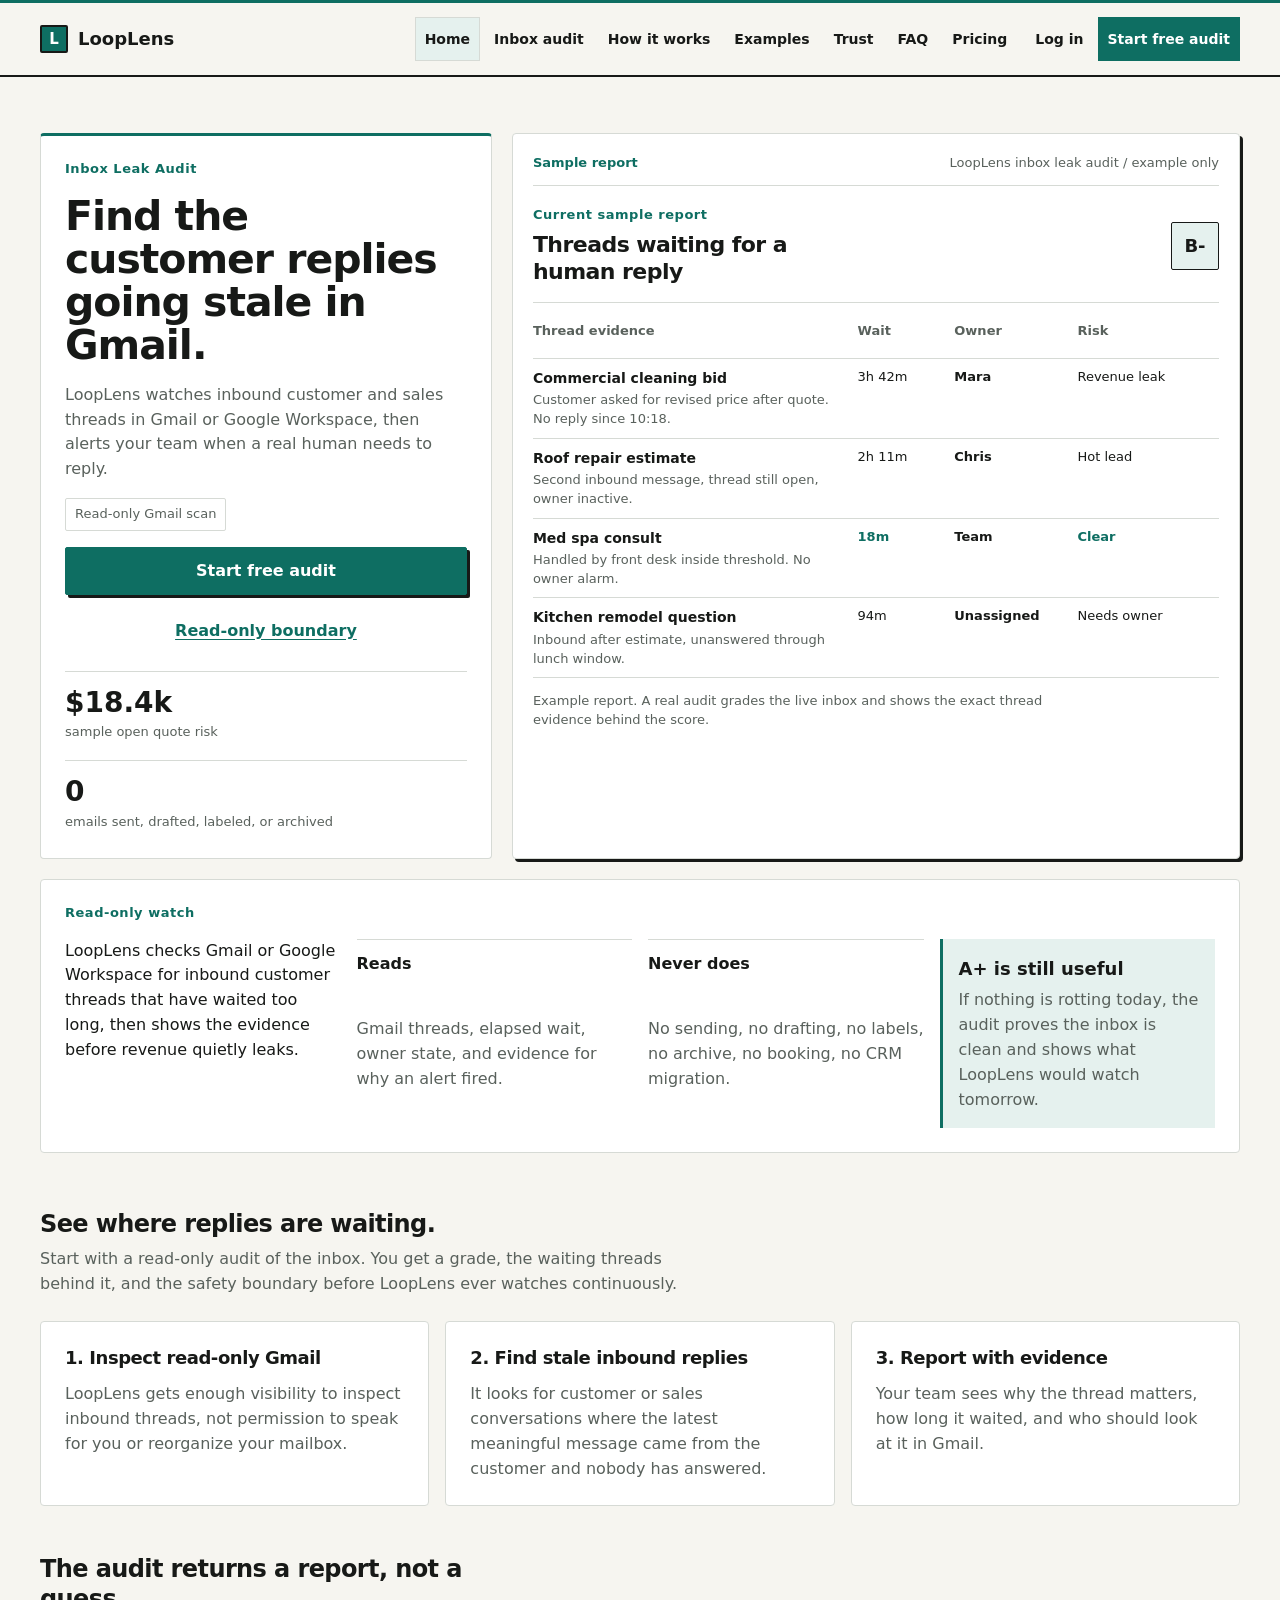
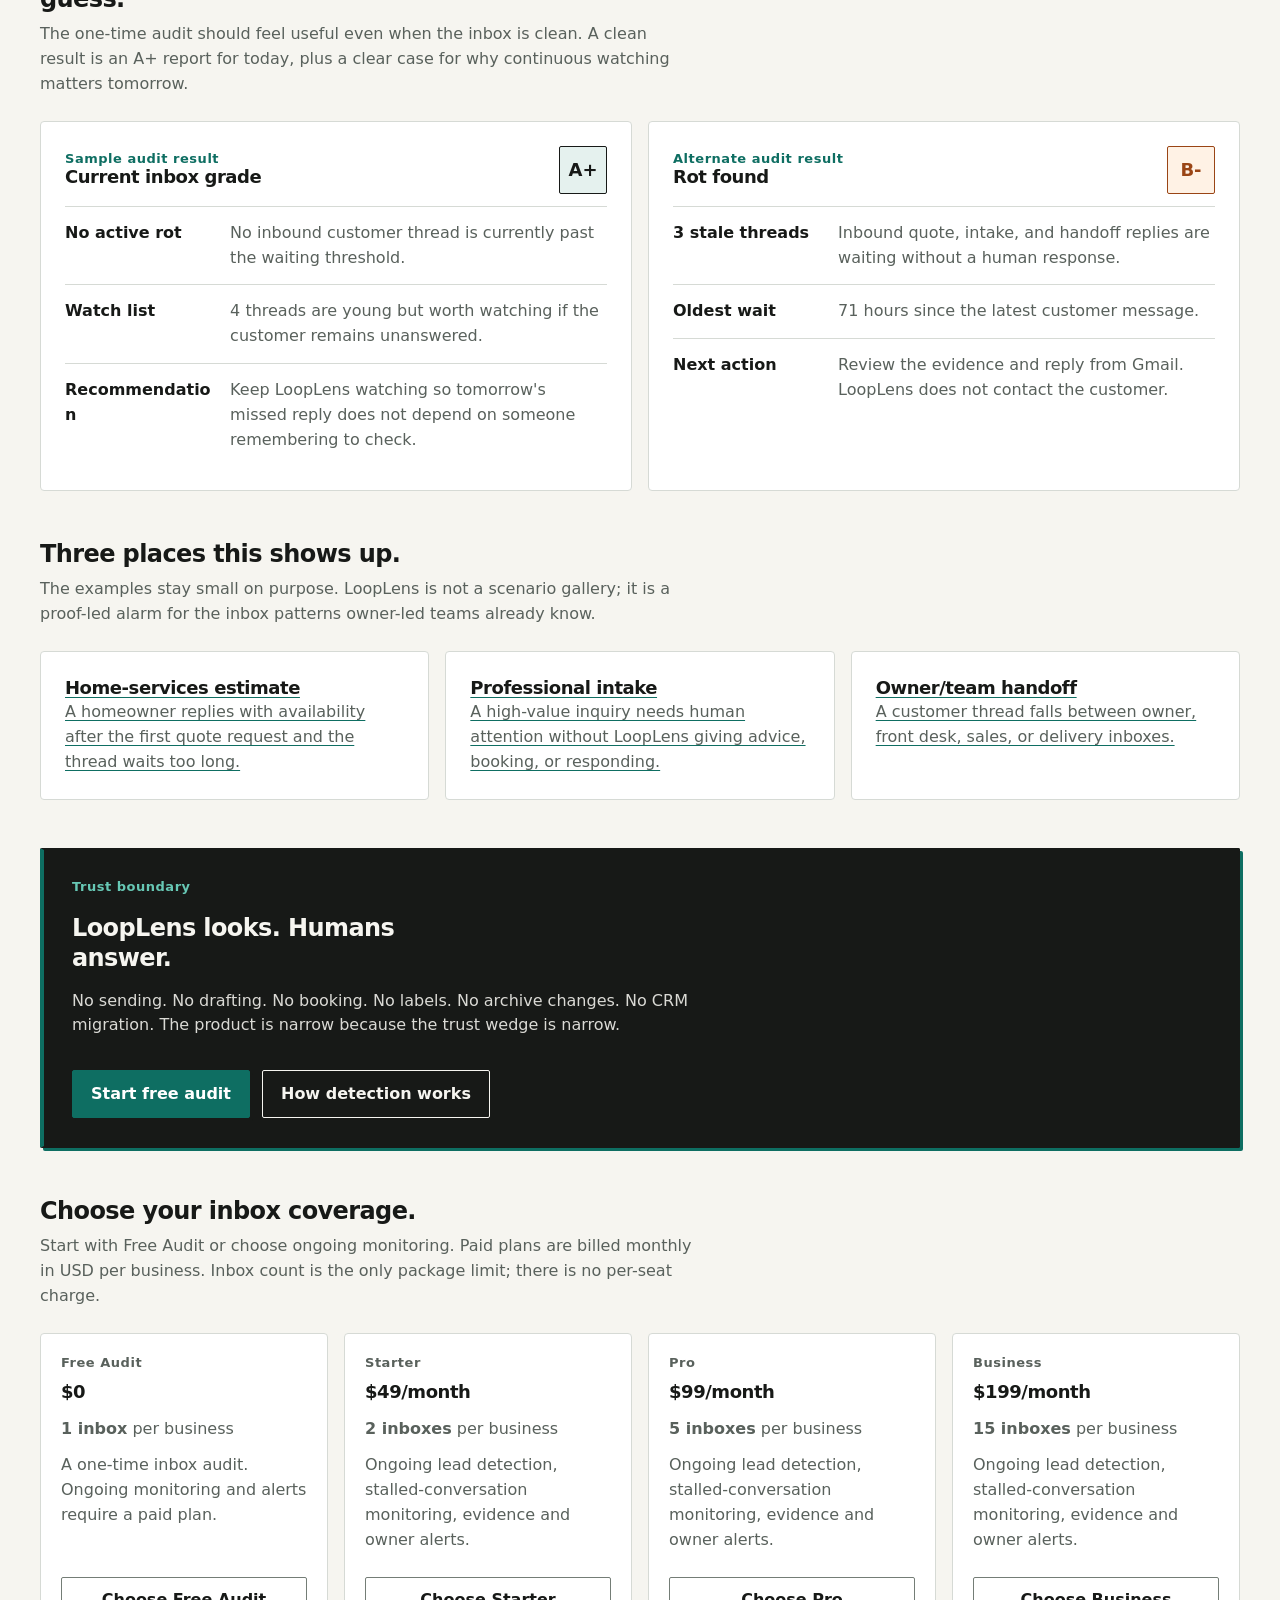
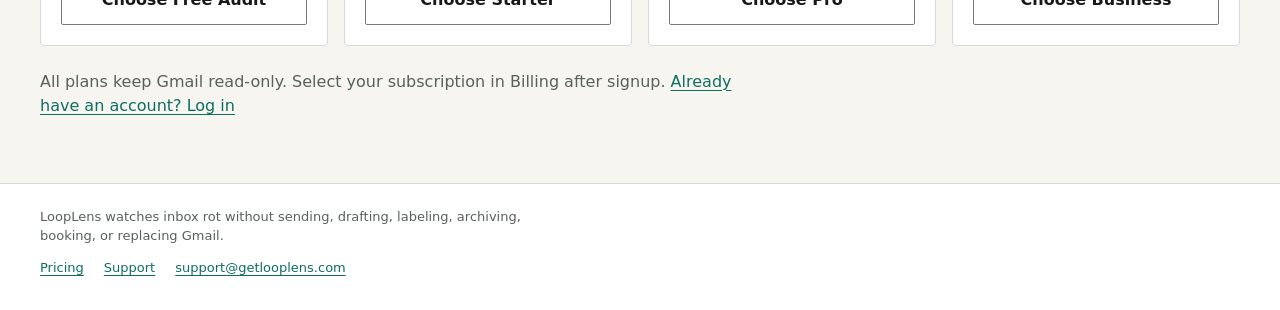
==== index.html @ 0db453dc "Publish getlooplens.com homepage, pricing and support Built from looplens-website site/launch-legal-" ====
<!doctype html>
<html lang="en">
<head>
  <meta charset="utf-8" />
  <meta name="viewport" content="width=device-width, initial-scale=1" />
  <meta name="color-scheme" content="light dark" />
  <title>LoopLens | Read-only lead rot detection</title>
  <meta name="description" content="LoopLens is read-only lead rot detection for Gmail and Google Workspace inboxes." />
  <link rel="stylesheet" href="styles.css" />
</head>
<body>
  <a class="skip-link" href="#main">Skip to content</a>
  <header class="site-header">
  <div class="header-inner">
    <a class="brand" href="./"><span class="mark" aria-hidden="true"></span><span>LoopLens</span></a>
    <nav class="nav desktop-nav" aria-label="Primary">
        <a href="./" aria-current="page">Home</a>
        <a href="audit.html">Inbox audit</a>
        <a href="how-it-works.html">How it works</a>
        <a href="examples.html">Examples</a>
        <a href="trust.html">Trust</a>
        <a href="faq.html">FAQ</a>
        <a href="pricing.html">Pricing</a>
        <a class="nav-login" data-app-path="/login" href="https://app.getlooplens.com/login">Log in</a>
        <a class="primary" data-app-path="/signup?plan=free_audit" href="https://app.getlooplens.com/signup?plan=free_audit">Start free audit</a>
    </nav>
    <details class="mobile-menu">
      <summary>Menu</summary>
      <div class="mobile-menu-panel">
        <nav class="nav" aria-label="Mobile">
        <a href="./" aria-current="page">Home</a>
        <a href="audit.html">Inbox audit</a>
        <a href="how-it-works.html">How it works</a>
        <a href="examples.html">Examples</a>
        <a href="trust.html">Trust</a>
        <a href="faq.html">FAQ</a>
        <a href="pricing.html">Pricing</a>
        <a class="nav-login" data-app-path="/login" href="https://app.getlooplens.com/login">Log in</a>
        <a class="primary" data-app-path="/signup?plan=free_audit" href="https://app.getlooplens.com/signup?plan=free_audit">Start free audit</a>
        </nav>
      </div>
    </details>
  </div>
</header>

  <main id="main" class="site-main site-main--wide">
    <section class="audit-hero">
      <aside class="audit-summary">
        <p class="eyebrow">Inbox Leak Audit</p>
        <h1>Find the customer replies going stale in Gmail.</h1>
        <p>LoopLens watches inbound customer and sales threads in Gmail or Google Workspace, then alerts your team when a real human needs to reply.</p>
        <div class="stamp">Read-only Gmail scan</div>
        <div class="actions hero-actions">
          <a class="button primary hero-primary" data-app-path="/signup?plan=free_audit" href="https://app.getlooplens.com/signup?plan=free_audit">Start free audit</a>
          <a class="button hero-secondary" href="trust.html">Read-only boundary</a>
        </div>
        <div class="metric"><strong>$18.4k</strong><span>sample open quote risk</span></div>
        <div class="metric"><strong>0</strong><span>emails sent, drafted, labeled, or archived</span></div>
      </aside>

      <section class="audit-sheet sample-report" aria-label="Sample inbox leak audit report">
        <div class="report-artifact-top">
          <span>Sample report</span>
          <span>LoopLens inbox leak audit / example only</span>
        </div>
        <div class="sample-watermark">Sample</div>
        <div class="sheet-banner">
          <div>
            <p class="kicker">Current sample report</p>
            <h2>Threads waiting for a human reply</h2>
          </div>
          <div class="grade-chip">B-</div>
        </div>
        <div class="sheet-head"><div>Thread evidence</div><div>Wait</div><div>Owner</div><div>Risk</div></div>
        <div class="thread-row">
          <div><div class="subject">Commercial cleaning bid</div><div class="why">Customer asked for revised price after quote. No reply since 10:18.</div></div>
          <div class="age" data-label="Wait">3h 42m</div><div class="owner" data-label="Owner">Mara</div><div class="risk" data-label="Risk">Revenue leak</div>
        </div>
        <div class="thread-row">
          <div><div class="subject">Roof repair estimate</div><div class="why">Second inbound message, thread still open, owner inactive.</div></div>
          <div class="age" data-label="Wait">2h 11m</div><div class="owner" data-label="Owner">Chris</div><div class="risk" data-label="Risk">Hot lead</div>
        </div>
        <div class="thread-row">
          <div><div class="subject">Med spa consult</div><div class="why">Handled by front desk inside threshold. No owner alarm.</div></div>
          <div class="age ok" data-label="Wait">18m</div><div class="owner" data-label="Owner">Team</div><div class="risk ok" data-label="Risk">Clear</div>
        </div>
        <div class="thread-row">
          <div><div class="subject">Kitchen remodel question</div><div class="why">Inbound after estimate, unanswered through lunch window.</div></div>
          <div class="age" data-label="Wait">94m</div><div class="owner" data-label="Owner">Unassigned</div><div class="risk" data-label="Risk">Needs owner</div>
        </div>
        <p class="sample-report-note">Example report. A real audit grades the live inbox and shows the exact thread evidence behind the score.</p>
      </section>

      <aside class="audit-scope">
        <p class="kicker">Read-only watch</p>
        <p>LoopLens checks Gmail or Google Workspace for inbound customer threads that have waited too long, then shows the evidence before revenue quietly leaks.</p>
        <div class="rule"><b>Reads</b><span>Gmail threads, elapsed wait, owner state, and evidence for why an alert fired.</span></div>
        <div class="rule"><b>Never does</b><span>No sending, no drafting, no labels, no archive, no booking, no CRM migration.</span></div>
        <div class="proof-note"><strong>A+ is still useful</strong><span>If nothing is rotting today, the audit proves the inbox is clean and shows what LoopLens would watch tomorrow.</span></div>
      </aside>
    </section>

    <section class="section">
      <div class="section-head">
        <h2>See where replies are waiting.</h2>
        <p>Start with a read-only audit of the inbox. You get a grade, the waiting threads behind it, and the safety boundary before LoopLens ever watches continuously.</p>
      </div>
      <div class="grid-3">
        <div class="panel"><h3>1. Inspect read-only Gmail</h3><p>LoopLens gets enough visibility to inspect inbound threads, not permission to speak for you or reorganize your mailbox.</p></div>
        <div class="panel"><h3>2. Find stale inbound replies</h3><p>It looks for customer or sales conversations where the latest meaningful message came from the customer and nobody has answered.</p></div>
        <div class="panel"><h3>3. Report with evidence</h3><p>Your team sees why the thread matters, how long it waited, and who should look at it in Gmail.</p></div>
      </div>
    </section>

    <section class="section" id="audit-report">
      <div class="section-head">
        <h2>The audit returns a report, not a guess.</h2>
        <p>The one-time audit should feel useful even when the inbox is clean. A clean result is an A+ report for today, plus a clear case for why continuous watching matters tomorrow.</p>
      </div>
      <div class="split">
        <article class="report-card">
          <div class="score-top">
            <div><div class="label">Sample audit result</div><h3>Current inbox grade</h3></div>
            <div class="grade">A+</div>
          </div>
          <div class="report-list">
            <div class="report-row"><strong>No active rot</strong><span>No inbound customer thread is currently past the waiting threshold.</span></div>
            <div class="report-row"><strong>Watch list</strong><span>4 threads are young but worth watching if the customer remains unanswered.</span></div>
            <div class="report-row"><strong>Recommendation</strong><span>Keep LoopLens watching so tomorrow's missed reply does not depend on someone remembering to check.</span></div>
          </div>
        </article>
        <article class="report-card">
          <div class="score-top">
            <div><div class="label">Alternate audit result</div><h3>Rot found</h3></div>
            <div class="grade grade-risk">B-</div>
          </div>
          <div class="report-list">
            <div class="report-row"><strong>3 stale threads</strong><span>Inbound quote, intake, and handoff replies are waiting without a human response.</span></div>
            <div class="report-row"><strong>Oldest wait</strong><span>71 hours since the latest customer message.</span></div>
            <div class="report-row"><strong>Next action</strong><span>Review the evidence and reply from Gmail. LoopLens does not contact the customer.</span></div>
          </div>
        </article>
      </div>
    </section>

    <section class="section">
      <div class="section-head">
        <h2>Three places this shows up.</h2>
        <p>The examples stay small on purpose. LoopLens is not a scenario gallery; it is a proof-led alarm for the inbox patterns owner-led teams already know.</p>
      </div>
      <div class="grid-3">
        <a class="example-card" href="examples.html#home-services"><h3>Home-services estimate</h3><p>A homeowner replies with availability after the first quote request and the thread waits too long.</p></a>
        <a class="example-card" href="examples.html#professional-intake"><h3>Professional intake</h3><p>A high-value inquiry needs human attention without LoopLens giving advice, booking, or responding.</p></a>
        <a class="example-card" href="examples.html#handoff"><h3>Owner/team handoff</h3><p>A customer thread falls between owner, front desk, sales, or delivery inboxes.</p></a>
      </div>
    </section>

    <section class="section">
      <div class="callout">
        <p class="eyebrow">Trust boundary</p>
        <h2>LoopLens looks. Humans answer.</h2>
        <p>No sending. No drafting. No booking. No labels. No archive changes. No CRM migration. The product is narrow because the trust wedge is narrow.</p>
        <div class="actions">
          <a class="button primary" data-app-path="/signup?plan=free_audit" href="https://app.getlooplens.com/signup?plan=free_audit">Start free audit</a>
          <a class="button" href="how-it-works.html">How detection works</a>
        </div>
      </div>
    </section>

    <section class="section" id="plans" aria-label="LoopLens packages">
      <div class="section-head">
        <h2>Choose your inbox coverage.</h2>
        <p>Start with Free Audit or choose ongoing monitoring. Paid plans are billed monthly in USD per business. Inbox count is the only package limit; there is no per-seat charge.</p>
      </div>
      <div class="pricing-grid">
        <article class="panel" data-plan="free_audit">
          <p class="label">Free Audit</p>
          <h3>$0</h3>
          <p><strong>1 inbox</strong> per business</p>
          <p>A one-time inbox audit. Ongoing monitoring and alerts require a paid plan.</p>
          <div class="actions"><a class="button" data-app-path="/signup?plan=free_audit" href="https://app.getlooplens.com/signup?plan=free_audit">Choose Free Audit</a></div>
        </article>
        <article class="panel" data-plan="starter">
          <p class="label">Starter</p>
          <h3>$49/month</h3>
          <p><strong>2 inboxes</strong> per business</p>
          <p>Ongoing lead detection, stalled-conversation monitoring, evidence and owner alerts.</p>
          <div class="actions"><a class="button" data-app-path="/signup?plan=starter" href="https://app.getlooplens.com/signup?plan=starter">Choose Starter</a></div>
        </article>
        <article class="panel" data-plan="pro">
          <p class="label">Pro</p>
          <h3>$99/month</h3>
          <p><strong>5 inboxes</strong> per business</p>
          <p>Ongoing lead detection, stalled-conversation monitoring, evidence and owner alerts.</p>
          <div class="actions"><a class="button" data-app-path="/signup?plan=pro" href="https://app.getlooplens.com/signup?plan=pro">Choose Pro</a></div>
        </article>
        <article class="panel" data-plan="business">
          <p class="label">Business</p>
          <h3>$199/month</h3>
          <p><strong>15 inboxes</strong> per business</p>
          <p>Ongoing lead detection, stalled-conversation monitoring, evidence and owner alerts.</p>
          <div class="actions"><a class="button" data-app-path="/signup?plan=business" href="https://app.getlooplens.com/signup?plan=business">Choose Business</a></div>
        </article>
      </div>
      <p>All plans keep Gmail read-only. Select your subscription in Billing after signup. <a class="" data-app-path="/login" href="https://app.getlooplens.com/login">Already have an account? Log in</a></p>
    </section>
  </main>

  <footer class="footer"><div class="footer-inner"><p>LoopLens watches inbox rot without sending, drafting, labeling, archiving, booking, or replacing Gmail.</p><nav class="footer-nav" aria-label="Legal and support"><a href="pricing.html">Pricing</a><a href="support.html">Support</a><a href="mailto:support@getlooplens.com">support@getlooplens.com</a></nav></div></footer>
</body>
</html>
---- styles.css ----
:root {
  color-scheme: light dark;
  --canvas: #F6F5F0;
  --card: #FFFFFF;
  --ink: #171917;
  --secondary: #59615C;
  --rule: #D6DAD5;
  --control-border: #747D76;
  --teal: #0E6E62;
  --teal-hover: #0A5C52;
  --teal-soft: #E5F1EE;
  --primary-ink: #FFFFFF;
  --callout-accent: #67C8B5;
  --warning: #9A4515;
  --warning-fill: #FFF2E5;
  --error: #B42318;
  --error-fill: #FDECEA;
  --page-gutter: 32px;
  --focus: #0E6E62;
  --font-body: Inter, ui-sans-serif, system-ui, -apple-system, BlinkMacSystemFont, "Segoe UI", sans-serif;
}

@media (prefers-color-scheme: dark) {
  :root {
    --canvas: #101412;
    --card: #19201C;
    --ink: #F2F4EE;
    --secondary: #B1BAB3;
    --rule: #3C4940;
    --control-border: #829087;
    --teal: #67C8B5;
    --teal-hover: #8AD8C8;
    --teal-soft: #20362F;
    --primary-ink: #101412;
    --callout-accent: #0E6E62;
    --warning: #FFC18A;
    --warning-fill: #3A281B;
    --error: #FFAAA2;
    --error-fill: #3A2221;
    --focus: #67C8B5;
  }
}

@media (max-width: 959px) {
  :root { --page-gutter: 24px; }
}

@media (max-width: 639px) {
  :root { --page-gutter: 20px; }
}

@media (max-width: 359px) {
  :root { --page-gutter: 16px; }
}

* { box-sizing: border-box; }

html {
  scroll-behavior: smooth;
  scroll-padding-top: 96px;
}

body {
  margin: 0;
  background: var(--canvas);
  color: var(--ink);
  font: 400 16px/1.55 var(--font-body);
  text-rendering: optimizeLegibility;
}

a {
  color: var(--teal);
  text-decoration-thickness: 1px;
  text-underline-offset: 3px;
}

a:hover { color: var(--teal-hover); }

button, a { -webkit-tap-highlight-color: transparent; }

a:focus-visible,
button:focus-visible,
summary:focus-visible {
  outline: 3px solid var(--focus);
  outline-offset: 3px;
  border-radius: 2px;
}

.skip-link {
  position: absolute;
  z-index: 100;
  top: 8px;
  left: var(--page-gutter);
  transform: translateY(-160%);
  padding: 10px 14px;
  border: 1px solid var(--ink);
  background: var(--card);
  color: var(--ink);
  font-weight: 650;
}

.skip-link:focus { transform: translateY(0); }

.site-header {
  position: sticky;
  z-index: 20;
  top: 0;
  border-top: 3px solid var(--teal);
  border-bottom: 2px solid var(--ink);
  background: var(--canvas);
}

.header-inner {
  position: relative;
  display: flex;
  width: min(1200px, calc(100% - var(--page-gutter) - var(--page-gutter)));
  min-height: 72px;
  margin: 0 auto;
  align-items: center;
  justify-content: space-between;
  gap: 20px;
}

.brand {
  display: inline-flex;
  min-height: 44px;
  flex: 0 0 auto;
  align-items: center;
  gap: 10px;
  color: var(--ink);
  font-size: 18px;
  font-weight: 700;
  text-decoration: none;
}

.brand:hover { color: var(--ink); }

.mark {
  display: inline-grid;
  width: 28px;
  height: 28px;
  flex: 0 0 auto;
  place-items: center;
  border: 2px solid var(--ink);
  border-radius: 2px;
  background: var(--teal);
  color: var(--card);
}

.mark::after {
  content: "L";
  font-size: 15px;
  font-weight: 700;
  line-height: 1;
}

.nav {
  display: flex;
  min-width: 0;
  flex-wrap: wrap;
  align-items: center;
  justify-content: flex-end;
  gap: 4px;
}

.nav a {
  display: inline-flex;
  min-height: 44px;
  align-items: center;
  justify-content: center;
  padding: 8px 9px;
  border: 1px solid transparent;
  color: var(--ink);
  font-size: 14px;
  font-weight: 550;
  line-height: 1.35;
  text-decoration: none;
  white-space: nowrap;
}

.nav a:hover,
.nav a[aria-current="page"] {
  background: var(--teal-soft);
  color: var(--ink);
}

.nav a[aria-current="page"] { border-color: var(--rule); }

.nav .nav-login { margin-left: 4px; }

.nav .primary,
.button.primary {
  border: 1px solid var(--teal);
  background: var(--teal);
  color: var(--primary-ink);
  font-weight: 650;
}

.nav .primary:hover,
.button.primary:hover {
  border-color: var(--teal-hover);
  background: var(--teal-hover);
  color: var(--primary-ink);
}

.mobile-menu { display: none; }

.site-main {
  width: min(960px, calc(100% - var(--page-gutter) - var(--page-gutter)));
  margin: 0 auto;
  padding: 32px 0 64px;
}

.site-main--wide {
  width: min(1200px, calc(100% - var(--page-gutter) - var(--page-gutter)));
  max-width: 1200px;
}

h1, h2, h3 {
  margin: 0;
  color: var(--ink);
  font-family: var(--font-body);
  letter-spacing: -0.025em;
}

h1 {
  max-width: 17ch;
  font-size: clamp(40px, 5.25vw, 64px);
  font-weight: 700;
  line-height: 1.05;
}

h2 {
  max-width: 30ch;
  font-size: 24px;
  font-weight: 650;
  line-height: 1.25;
}

h3 {
  font-size: 18px;
  font-weight: 650;
  line-height: 1.35;
}

p { margin: 0; }
main p { max-width: 64ch; }

.eyebrow,
.label,
.kicker {
  margin: 0;
  color: var(--teal);
  font-size: 13px;
  font-weight: 650;
  letter-spacing: 0.04em;
  line-height: 1.45;
}

.lede {
  max-width: 64ch;
  color: var(--secondary);
  font-size: 18px;
  line-height: 1.55;
}

.page-hero {
  display: grid;
  max-width: 800px;
  gap: 16px;
  padding: 64px 0 24px;
}

.page-hero h1 { max-width: 18ch; }

.section {
  display: grid;
  gap: 24px;
  margin-top: 48px;
  scroll-margin-top: 96px;
}

.section-head {
  display: grid;
  max-width: 760px;
  gap: 8px;
}

.section-head p,
.panel p,
.report-card p,
.example-card p,
.faq-item p,
.callout p,
.footer p {
  max-width: 64ch;
  color: var(--secondary);
}

.actions {
  display: flex;
  flex-wrap: wrap;
  align-items: center;
  gap: 12px;
  margin-top: 16px;
}

.button {
  display: inline-flex;
  min-width: 44px;
  min-height: 48px;
  align-items: center;
  justify-content: center;
  padding: 11px 18px;
  border: 1px solid var(--control-border);
  border-radius: 2px;
  background: var(--card);
  color: var(--ink);
  font: 600 16px/1.4 var(--font-body);
  text-align: center;
  text-decoration: none;
}

.button:hover {
  border-color: var(--teal);
  background: var(--teal-soft);
  color: var(--ink);
}

.button.primary { box-shadow: 3px 3px 0 var(--ink); }

.button:active { transform: translate(1px, 1px); }

.audit-hero {
  display: grid;
  grid-template-columns: minmax(320px, 0.9fr) minmax(0, 1.45fr);
  align-items: stretch;
  gap: 20px;
  padding: 24px 0 8px;
}

.audit-hero > * { min-width: 0; }

.audit-summary,
.audit-scope,
.audit-sheet,
.panel,
.report-card,
.example-card,
.faq-item {
  min-width: 0;
  border: 1px solid var(--rule);
  border-radius: 4px;
  background: var(--card);
}

.audit-summary,
.audit-scope {
  display: flex;
  flex-direction: column;
  gap: 16px;
  padding: 24px;
}

.audit-summary { border-top: 3px solid var(--teal); }

.audit-summary h1 {
  max-width: 16ch;
  font-size: clamp(40px, 3.2vw, 48px);
}

.audit-summary > p:not(.eyebrow) { color: var(--secondary); }

.audit-summary .stamp {
  width: fit-content;
  padding: 6px 9px;
  border: 1px solid var(--rule);
  border-radius: 2px;
  color: var(--secondary);
  font-size: 13px;
  line-height: 1.45;
}

.audit-summary .hero-actions {
  display: grid;
  margin-top: 0;
}

.audit-summary .hero-primary { width: 100%; }

.audit-summary .hero-secondary {
  border-color: transparent;
  background: transparent;
  box-shadow: none;
  color: var(--teal);
  text-decoration: underline;
  text-underline-offset: 3px;
}

.audit-scope {
  display: grid;
  grid-column: 1 / -1;
  grid-template-columns: repeat(4, minmax(0, 1fr));
}

.audit-scope > .kicker { grid-column: 1 / -1; }

.metric {
  padding-top: 14px;
  border-top: 1px solid var(--rule);
}

.metric strong {
  display: block;
  color: var(--ink);
  font-size: 28px;
  font-weight: 650;
  line-height: 1.2;
}

.metric span {
  color: var(--secondary);
  font-size: 13px;
  line-height: 1.45;
}

.audit-sheet {
  overflow: hidden;
  padding: 20px;
}

.sample-report { box-shadow: 3px 3px 0 var(--ink); }

.report-artifact-top {
  display: flex;
  flex-wrap: wrap;
  justify-content: space-between;
  gap: 6px 16px;
  padding-bottom: 12px;
  border-bottom: 1px solid var(--rule);
  color: var(--secondary);
  font-size: 13px;
  line-height: 1.45;
}

.report-artifact-top span:first-child {
  color: var(--teal);
  font-weight: 650;
}

.sample-watermark { display: none; }

.sheet-banner {
  display: flex;
  align-items: center;
  justify-content: space-between;
  gap: 16px;
  padding: 20px 0 16px;
  border-bottom: 1px solid var(--rule);
}

.sheet-banner h2 {
  max-width: 22ch;
  margin-top: 6px;
  font-size: 22px;
  line-height: 1.25;
}

.grade-chip,
.grade {
  display: inline-grid;
  min-width: 48px;
  min-height: 48px;
  flex: 0 0 auto;
  place-items: center;
  padding: 6px;
  border: 1px solid var(--ink);
  border-radius: 2px;
  background: var(--teal-soft);
  color: var(--ink);
  font-size: 18px;
  font-weight: 700;
  line-height: 1.2;
}

.sheet-head,
.thread-row {
  display: grid;
  grid-template-columns: minmax(0, 1.8fr) minmax(58px, 0.55fr) minmax(68px, 0.7fr) minmax(92px, 0.85fr);
  gap: 0;
}

.sheet-head {
  padding: 10px 0 8px;
  border-bottom: 1px solid var(--rule);
  color: var(--secondary);
  font-size: 13px;
  font-weight: 600;
  line-height: 1.45;
}

.sheet-head > div,
.thread-row > div {
  min-width: 0;
  padding: 9px 8px;
  overflow-wrap: anywhere;
}

.sheet-head > div:first-child,
.thread-row > div:first-child { padding-left: 0; }

.thread-row {
  border-bottom: 1px solid var(--rule);
  font-size: 13px;
  line-height: 1.45;
}

.subject { color: var(--ink); font-size: 14px; font-weight: 650; }
.why { margin-top: 3px; color: var(--secondary); }
.age, .owner, .risk { color: var(--ink); }
.ok { color: var(--teal); font-weight: 650; }
.owner { font-weight: 550; }

.sample-report-note {
  padding-top: 14px;
  color: var(--secondary);
  font-size: 13px;
  line-height: 1.45;
}

.audit-scope .rule {
  display: grid;
  gap: 4px;
  padding-top: 12px;
  border-top: 1px solid var(--rule);
}

.rule b { font-weight: 650; }
.rule span { color: var(--secondary); }

.proof-note {
  display: grid;
  gap: 6px;
  margin-top: auto;
  padding: 16px;
  border-left: 3px solid var(--teal);
  background: var(--teal-soft);
}

.proof-note strong { font-size: 18px; font-weight: 650; }
.proof-note span { color: var(--secondary); }

.page-hero,
.section-head,
.panel,
.report-card,
.faq-item,
.example-card,
.callout {
  overflow-wrap: anywhere;
}

.panel,
.report-card,
.faq-item,
.example-card { padding: 24px; }

.panel,
.report-card,
.faq-item { display: grid; align-content: start; gap: 12px; }

.panel .label,
.report-card .label { margin-bottom: -4px; }

.grid-3,
.split,
.pricing-grid {
  display: grid;
  min-width: 0;
  gap: 16px;
}

.grid-3 { grid-template-columns: repeat(3, minmax(0, 1fr)); }
.split { grid-template-columns: repeat(2, minmax(0, 1fr)); }
.pricing-grid { grid-template-columns: repeat(4, minmax(0, 1fr)); }

.pricing-grid > .panel {
  display: flex;
  min-height: 100%;
  flex-direction: column;
  gap: 12px;
  padding: 20px;
}

.pricing-grid .actions {
  width: 100%;
  margin-top: auto;
  padding-top: 12px;
}

.pricing-grid .button { width: 100%; }

#plans { scroll-margin-top: 96px; }
#plans > p { max-width: 72ch; color: var(--secondary); }

.score-top {
  display: flex;
  align-items: center;
  justify-content: space-between;
  gap: 16px;
}

.grade-risk {
  border-color: var(--warning);
  background: var(--warning-fill);
  color: var(--warning);
}

.report-list { display: grid; }

.report-row {
  display: grid;
  grid-template-columns: minmax(100px, 0.65fr) minmax(0, 1.6fr);
  gap: 12px;
  padding: 14px 0;
  border-top: 1px solid var(--rule);
}

.report-row strong { color: var(--ink); font-weight: 600; }
.report-row span { color: var(--secondary); }

.callout {
  display: grid;
  gap: 16px;
  padding: 28px;
  border: 2px solid var(--ink);
  border-left: 4px solid var(--teal);
  border-radius: 2px;
  background: var(--ink);
  color: var(--canvas);
  box-shadow: 3px 3px 0 var(--teal);
}

.callout h2 { max-width: 24ch; color: var(--canvas); }
.callout p { color: var(--canvas); opacity: 0.88; }
.callout .eyebrow { color: var(--callout-accent); opacity: 1; }
.callout .button { width: fit-content; }
.callout .button:not(.primary) {
  border-color: var(--canvas);
  background: transparent;
  color: var(--canvas);
}

.callout .button:not(.primary):hover {
  background: var(--teal-soft);
  color: var(--ink);
}

.stack { display: grid; gap: 16px; }

.footer {
  border-top: 1px solid var(--rule);
  background: var(--card);
}

.footer-inner {
  width: min(1200px, calc(100% - var(--page-gutter) - var(--page-gutter)));
  margin: 0 auto;
  padding: 24px 0 32px;
}

.footer p {
  font-size: 13px;
  line-height: 1.45;
}

.footer-nav {
  display: flex;
  flex-wrap: wrap;
  gap: 8px 20px;
  margin-top: 12px;
  font-size: 13px;
}

.legal {
  display: grid;
  gap: 16px;
  max-width: 72ch;
  margin-top: 24px;
}

.legal h2 { margin-top: 24px; font-size: 24px; }
.legal h3 { margin-top: 8px; }
.legal p, .legal li { color: var(--ink); line-height: 1.6; }
.legal ul { margin: 0; padding-left: 22px; display: grid; gap: 8px; }
.legal .updated { color: var(--secondary); font-size: 14px; }

.draft-banner {
  padding: 12px 16px;
  border: 1px solid var(--warning);
  background: var(--warning-fill);
  color: var(--warning);
  font-weight: 650;
}

.placeholder {
  background: var(--warning-fill);
  color: var(--warning);
  font-weight: 650;
}

@media (max-width: 1179px) {
  .pricing-grid { grid-template-columns: repeat(2, minmax(0, 1fr)); }
}

@media (max-width: 959px) {
  .site-main--wide .audit-hero {
    grid-template-columns: minmax(0, 0.9fr) minmax(0, 1.3fr);
  }

  .site-main--wide .audit-scope {
    display: grid;
    grid-column: 1 / -1;
    grid-template-columns: repeat(2, minmax(0, 1fr));
  }

  .site-main--wide .audit-scope > .kicker { grid-column: 1 / -1; }
}

@media (max-width: 959px) {
  .desktop-nav { display: none; }

  .mobile-menu {
    position: relative;
    display: block;
  }

  .mobile-menu > summary {
    display: inline-flex;
    min-width: 72px;
    min-height: 44px;
    align-items: center;
    justify-content: center;
    padding: 8px 14px;
    border: 1px solid var(--control-border);
    border-radius: 2px;
    background: var(--card);
    color: var(--ink);
    cursor: pointer;
    font-size: 15px;
    font-weight: 600;
    list-style: none;
  }

  .mobile-menu > summary::-webkit-details-marker { display: none; }

  .mobile-menu[open] > summary {
    border-color: var(--teal);
    background: var(--teal-soft);
  }

  .mobile-menu-panel {
    position: absolute;
    z-index: 30;
    top: calc(100% + 8px);
    right: 0;
    width: min(320px, calc(100vw - var(--page-gutter) - var(--page-gutter)));
    padding: 12px;
    border: 1px solid var(--ink);
    background: var(--card);
    box-shadow: 3px 3px 0 var(--ink);
  }

  .mobile-menu-panel .nav {
    display: grid;
    grid-template-columns: 1fr;
    gap: 4px;
  }

  .mobile-menu-panel .nav a {
    width: 100%;
    justify-content: flex-start;
    white-space: normal;
  }

  .mobile-menu-panel .nav .primary {
    justify-content: center;
    margin-top: 4px;
  }

  .mobile-menu-panel .nav-login { margin-left: 0; }
}

@media (max-width: 959px) {
  :root { --page-gutter: 24px; }
  .grid-3 { grid-template-columns: 1fr; }
}

@media (max-width: 760px) {
  .site-main--wide .audit-hero { grid-template-columns: minmax(0, 1fr); }
  .site-main--wide .audit-scope { grid-column: auto; grid-template-columns: 1fr; }
  .site-main--wide .audit-scope > .kicker { grid-column: auto; }
  .page-hero { padding: 40px 0 16px; }
  .section { gap: 20px; margin-top: 32px; }
  .grid-3, .split { grid-template-columns: 1fr; }
  .panel, .report-card, .faq-item, .example-card { padding: 20px; }
  .callout { padding: 20px; }
}

@media (max-width: 639px) {
  :root { --page-gutter: 20px; }
  .pricing-grid { grid-template-columns: 1fr; }
  .audit-sheet { padding: 16px; }
  .sheet-head { display: none; }
  .thread-row { grid-template-columns: repeat(2, minmax(0, 1fr)); }
  .thread-row > div:first-child { grid-column: 1 / -1; }
  .thread-row > div:not(:first-child) {
    display: grid;
    align-content: start;
    gap: 3px;
    padding-inline: 0;
  }
  .thread-row > div:not(:first-child)::before {
    content: attr(data-label);
    color: var(--secondary);
    font-size: 13px;
    font-weight: 600;
  }
  .report-row { grid-template-columns: 1fr; gap: 4px; }
  .actions .button { flex: 1 1 100%; }
  .callout .button { width: 100%; }
}

@media (max-width: 359px) {
  :root { --page-gutter: 16px; }
  h1 { font-size: 40px; }
  .audit-summary, .audit-scope { padding: 20px; }
}

@media (prefers-reduced-motion: reduce) {
  html { scroll-behavior: auto; }
  *, *::before, *::after {
    scroll-behavior: auto !important;
    animation-duration: 0.01ms !important;
    animation-iteration-count: 1 !important;
    transition-duration: 0.01ms !important;
  }
}
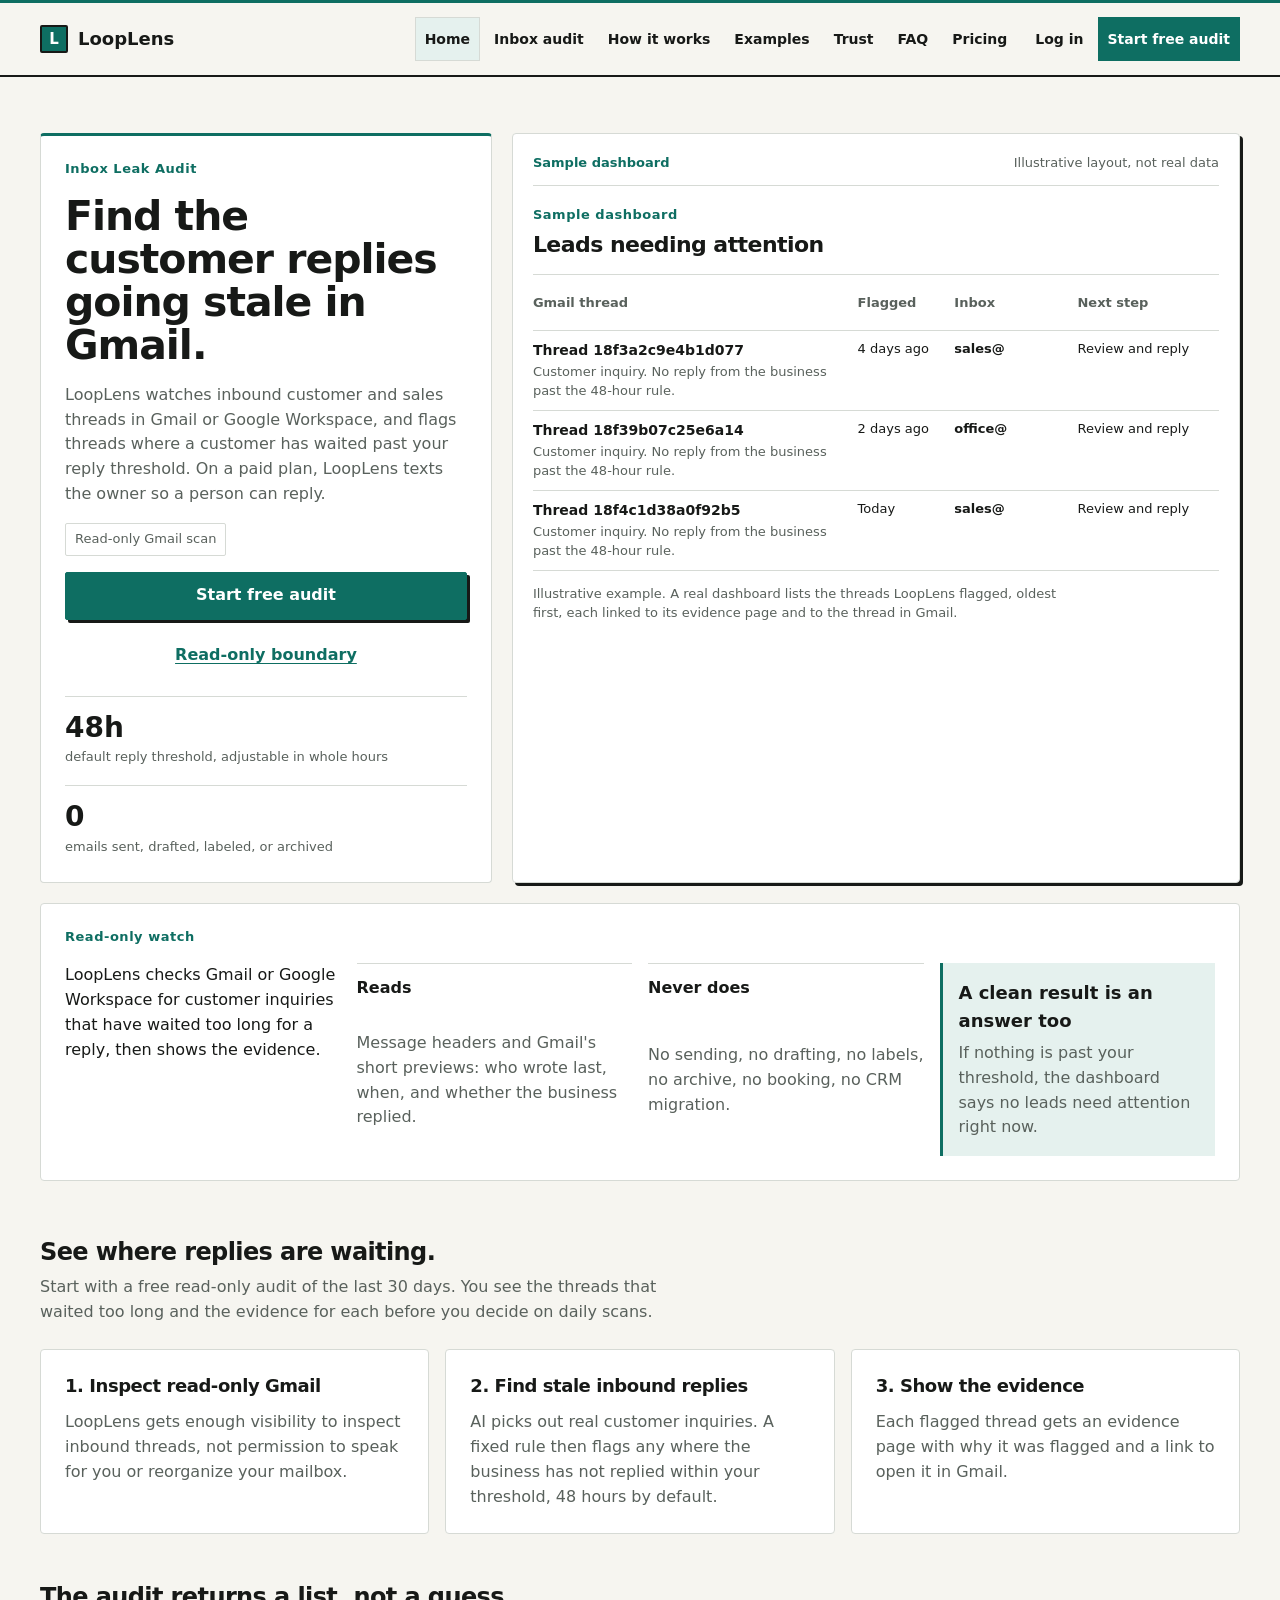
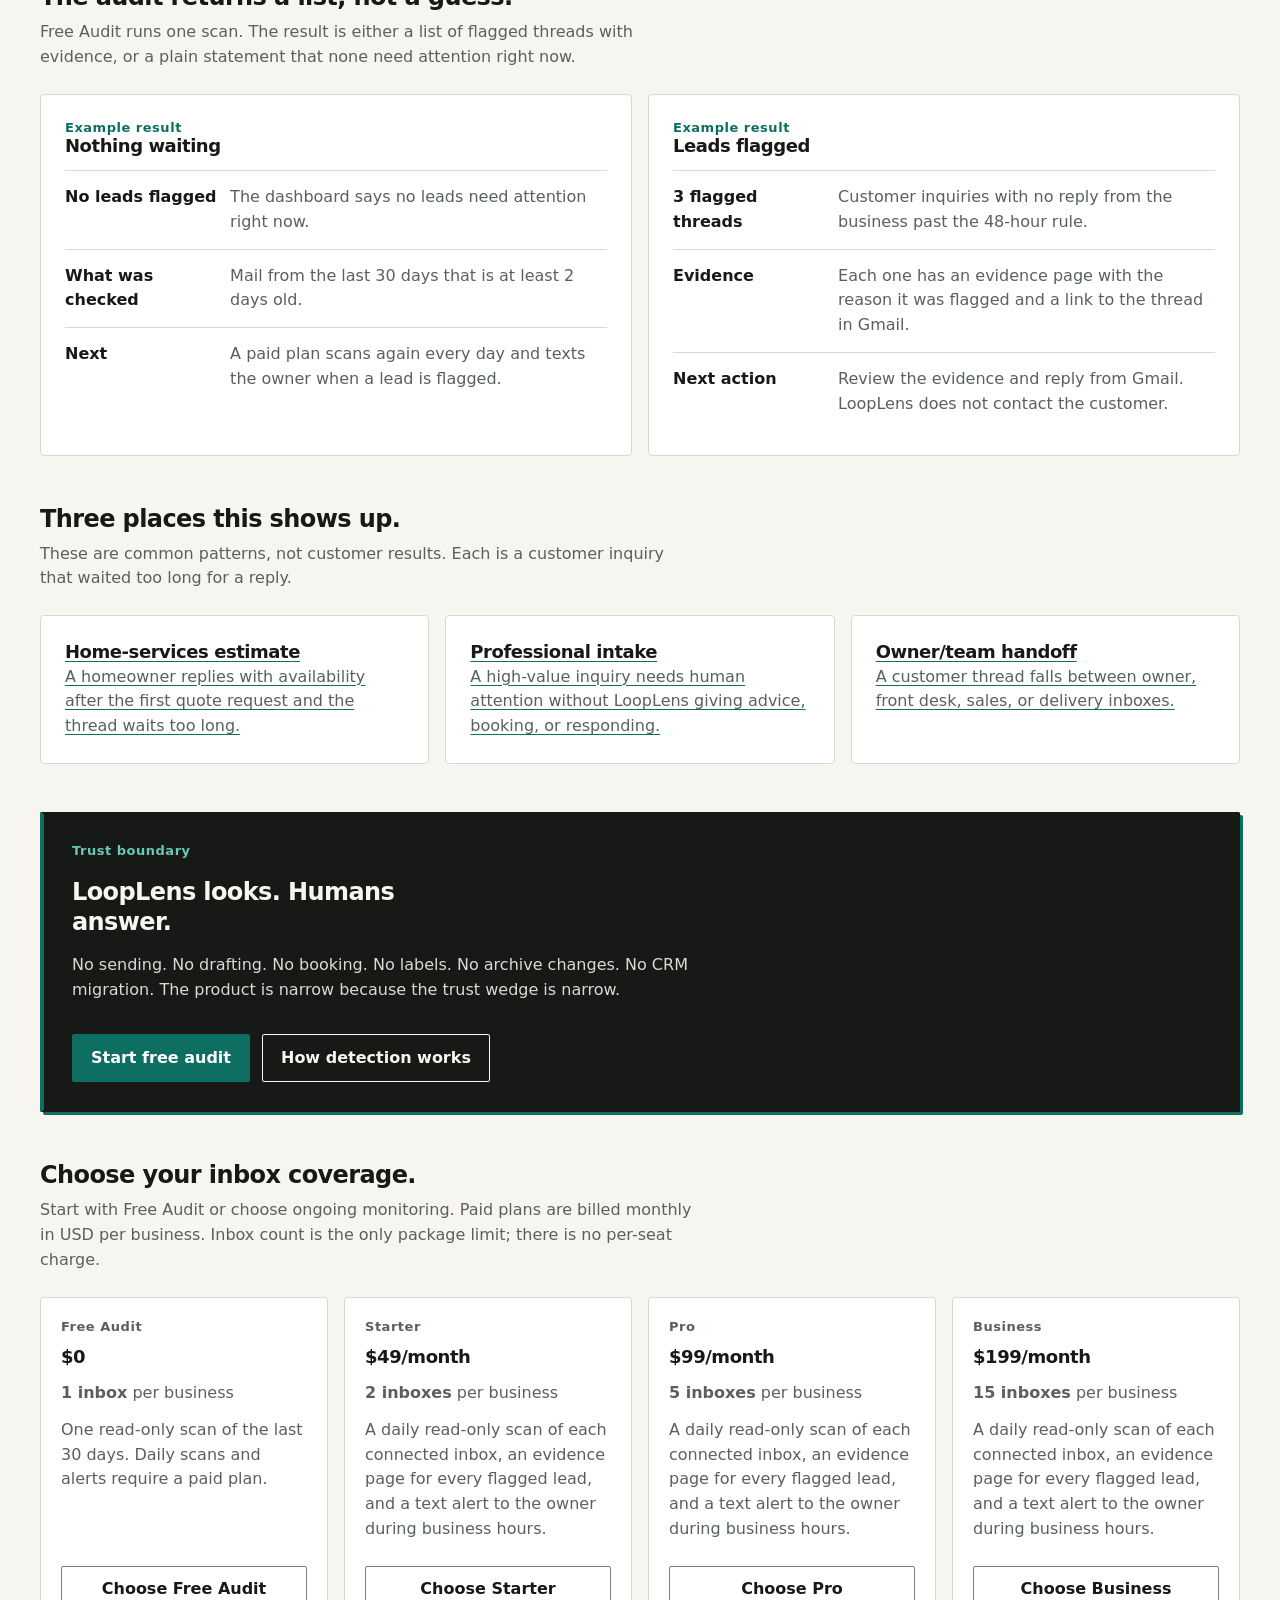
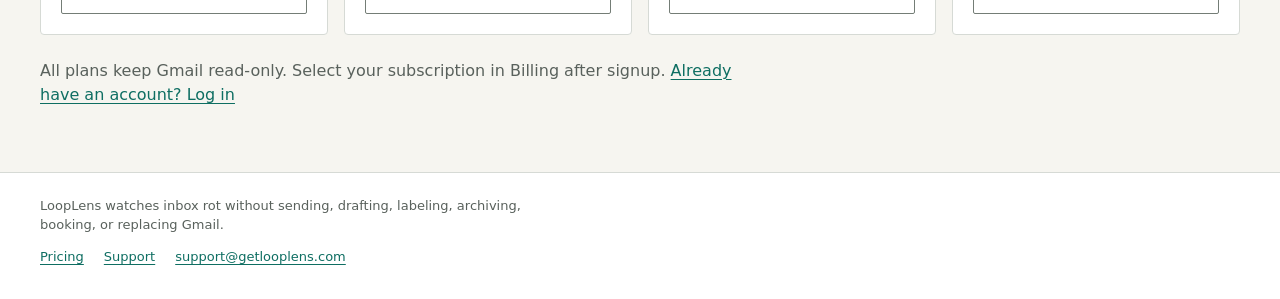
==== commit 15263616: "Ground marketing copy in actual product behavior (website 4372373) Co-Authored-By: Claude Opus 5.5 (" ====
--- a/index.html
+++ b/index.html
@@ -48,95 +48,88 @@
       <aside class="audit-summary">
         <p class="eyebrow">Inbox Leak Audit</p>
         <h1>Find the customer replies going stale in Gmail.</h1>
-        <p>LoopLens watches inbound customer and sales threads in Gmail or Google Workspace, then alerts your team when a real human needs to reply.</p>
+        <p>LoopLens watches inbound customer and sales threads in Gmail or Google Workspace, and flags threads where a customer has waited past your reply threshold. On a paid plan, LoopLens texts the owner so a person can reply.</p>
         <div class="stamp">Read-only Gmail scan</div>
         <div class="actions hero-actions">
           <a class="button primary hero-primary" data-app-path="/signup?plan=free_audit" href="https://app.getlooplens.com/signup?plan=free_audit">Start free audit</a>
           <a class="button hero-secondary" href="trust.html">Read-only boundary</a>
         </div>
-        <div class="metric"><strong>$18.4k</strong><span>sample open quote risk</span></div>
+        <div class="metric"><strong>48h</strong><span>default reply threshold, adjustable in whole hours</span></div>
         <div class="metric"><strong>0</strong><span>emails sent, drafted, labeled, or archived</span></div>
       </aside>
 
       <section class="audit-sheet sample-report" aria-label="Sample inbox leak audit report">
         <div class="report-artifact-top">
-          <span>Sample report</span>
-          <span>LoopLens inbox leak audit / example only</span>
+          <span>Sample dashboard</span>
+          <span>Illustrative layout, not real data</span>
         </div>
         <div class="sample-watermark">Sample</div>
         <div class="sheet-banner">
           <div>
-            <p class="kicker">Current sample report</p>
-            <h2>Threads waiting for a human reply</h2>
-          </div>
-          <div class="grade-chip">B-</div>
-        </div>
-        <div class="sheet-head"><div>Thread evidence</div><div>Wait</div><div>Owner</div><div>Risk</div></div>
+            <p class="kicker">Sample dashboard</p>
+            <h2>Leads needing attention</h2>
+          </div>
+        </div>
+        <div class="sheet-head"><div>Gmail thread</div><div>Flagged</div><div>Inbox</div><div>Next step</div></div>
         <div class="thread-row">
-          <div><div class="subject">Commercial cleaning bid</div><div class="why">Customer asked for revised price after quote. No reply since 10:18.</div></div>
-          <div class="age" data-label="Wait">3h 42m</div><div class="owner" data-label="Owner">Mara</div><div class="risk" data-label="Risk">Revenue leak</div>
+          <div><div class="subject">Thread 18f3a2c9e4b1d077</div><div class="why">Customer inquiry. No reply from the business past the 48-hour rule.</div></div>
+          <div class="age" data-label="Flagged">4 days ago</div><div class="owner" data-label="Inbox">sales@</div><div class="risk" data-label="Next step">Review and reply</div>
         </div>
         <div class="thread-row">
-          <div><div class="subject">Roof repair estimate</div><div class="why">Second inbound message, thread still open, owner inactive.</div></div>
-          <div class="age" data-label="Wait">2h 11m</div><div class="owner" data-label="Owner">Chris</div><div class="risk" data-label="Risk">Hot lead</div>
+          <div><div class="subject">Thread 18f39b07c25e6a14</div><div class="why">Customer inquiry. No reply from the business past the 48-hour rule.</div></div>
+          <div class="age" data-label="Flagged">2 days ago</div><div class="owner" data-label="Inbox">office@</div><div class="risk" data-label="Next step">Review and reply</div>
         </div>
         <div class="thread-row">
-          <div><div class="subject">Med spa consult</div><div class="why">Handled by front desk inside threshold. No owner alarm.</div></div>
-          <div class="age ok" data-label="Wait">18m</div><div class="owner" data-label="Owner">Team</div><div class="risk ok" data-label="Risk">Clear</div>
-        </div>
-        <div class="thread-row">
-          <div><div class="subject">Kitchen remodel question</div><div class="why">Inbound after estimate, unanswered through lunch window.</div></div>
-          <div class="age" data-label="Wait">94m</div><div class="owner" data-label="Owner">Unassigned</div><div class="risk" data-label="Risk">Needs owner</div>
-        </div>
-        <p class="sample-report-note">Example report. A real audit grades the live inbox and shows the exact thread evidence behind the score.</p>
+          <div><div class="subject">Thread 18f4c1d38a0f92b5</div><div class="why">Customer inquiry. No reply from the business past the 48-hour rule.</div></div>
+          <div class="age" data-label="Flagged">Today</div><div class="owner" data-label="Inbox">sales@</div><div class="risk" data-label="Next step">Review and reply</div>
+        </div>
+        <p class="sample-report-note">Illustrative example. A real dashboard lists the threads LoopLens flagged, oldest first, each linked to its evidence page and to the thread in Gmail.</p>
       </section>
 
       <aside class="audit-scope">
         <p class="kicker">Read-only watch</p>
-        <p>LoopLens checks Gmail or Google Workspace for inbound customer threads that have waited too long, then shows the evidence before revenue quietly leaks.</p>
-        <div class="rule"><b>Reads</b><span>Gmail threads, elapsed wait, owner state, and evidence for why an alert fired.</span></div>
+        <p>LoopLens checks Gmail or Google Workspace for customer inquiries that have waited too long for a reply, then shows the evidence.</p>
+        <div class="rule"><b>Reads</b><span>Message headers and Gmail's short previews: who wrote last, when, and whether the business replied.</span></div>
         <div class="rule"><b>Never does</b><span>No sending, no drafting, no labels, no archive, no booking, no CRM migration.</span></div>
-        <div class="proof-note"><strong>A+ is still useful</strong><span>If nothing is rotting today, the audit proves the inbox is clean and shows what LoopLens would watch tomorrow.</span></div>
+        <div class="proof-note"><strong>A clean result is an answer too</strong><span>If nothing is past your threshold, the dashboard says no leads need attention right now.</span></div>
       </aside>
     </section>
 
     <section class="section">
       <div class="section-head">
         <h2>See where replies are waiting.</h2>
-        <p>Start with a read-only audit of the inbox. You get a grade, the waiting threads behind it, and the safety boundary before LoopLens ever watches continuously.</p>
+        <p>Start with a free read-only audit of the last 30 days. You see the threads that waited too long and the evidence for each before you decide on daily scans.</p>
       </div>
       <div class="grid-3">
         <div class="panel"><h3>1. Inspect read-only Gmail</h3><p>LoopLens gets enough visibility to inspect inbound threads, not permission to speak for you or reorganize your mailbox.</p></div>
-        <div class="panel"><h3>2. Find stale inbound replies</h3><p>It looks for customer or sales conversations where the latest meaningful message came from the customer and nobody has answered.</p></div>
-        <div class="panel"><h3>3. Report with evidence</h3><p>Your team sees why the thread matters, how long it waited, and who should look at it in Gmail.</p></div>
+        <div class="panel"><h3>2. Find stale inbound replies</h3><p>AI picks out real customer inquiries. A fixed rule then flags any where the business has not replied within your threshold, 48 hours by default.</p></div>
+        <div class="panel"><h3>3. Show the evidence</h3><p>Each flagged thread gets an evidence page with why it was flagged and a link to open it in Gmail.</p></div>
       </div>
     </section>
 
     <section class="section" id="audit-report">
       <div class="section-head">
-        <h2>The audit returns a report, not a guess.</h2>
-        <p>The one-time audit should feel useful even when the inbox is clean. A clean result is an A+ report for today, plus a clear case for why continuous watching matters tomorrow.</p>
+        <h2>The audit returns a list, not a guess.</h2>
+        <p>Free Audit runs one scan. The result is either a list of flagged threads with evidence, or a plain statement that none need attention right now.</p>
       </div>
       <div class="split">
         <article class="report-card">
           <div class="score-top">
-            <div><div class="label">Sample audit result</div><h3>Current inbox grade</h3></div>
-            <div class="grade">A+</div>
+            <div><div class="label">Example result</div><h3>Nothing waiting</h3></div>
           </div>
           <div class="report-list">
-            <div class="report-row"><strong>No active rot</strong><span>No inbound customer thread is currently past the waiting threshold.</span></div>
-            <div class="report-row"><strong>Watch list</strong><span>4 threads are young but worth watching if the customer remains unanswered.</span></div>
-            <div class="report-row"><strong>Recommendation</strong><span>Keep LoopLens watching so tomorrow's missed reply does not depend on someone remembering to check.</span></div>
+            <div class="report-row"><strong>No leads flagged</strong><span>The dashboard says no leads need attention right now.</span></div>
+            <div class="report-row"><strong>What was checked</strong><span>Mail from the last 30 days that is at least 2 days old.</span></div>
+            <div class="report-row"><strong>Next</strong><span>A paid plan scans again every day and texts the owner when a lead is flagged.</span></div>
           </div>
         </article>
         <article class="report-card">
           <div class="score-top">
-            <div><div class="label">Alternate audit result</div><h3>Rot found</h3></div>
-            <div class="grade grade-risk">B-</div>
+            <div><div class="label">Example result</div><h3>Leads flagged</h3></div>
           </div>
           <div class="report-list">
-            <div class="report-row"><strong>3 stale threads</strong><span>Inbound quote, intake, and handoff replies are waiting without a human response.</span></div>
-            <div class="report-row"><strong>Oldest wait</strong><span>71 hours since the latest customer message.</span></div>
+            <div class="report-row"><strong>3 flagged threads</strong><span>Customer inquiries with no reply from the business past the 48-hour rule.</span></div>
+            <div class="report-row"><strong>Evidence</strong><span>Each one has an evidence page with the reason it was flagged and a link to the thread in Gmail.</span></div>
             <div class="report-row"><strong>Next action</strong><span>Review the evidence and reply from Gmail. LoopLens does not contact the customer.</span></div>
           </div>
         </article>
@@ -146,7 +139,7 @@
     <section class="section">
       <div class="section-head">
         <h2>Three places this shows up.</h2>
-        <p>The examples stay small on purpose. LoopLens is not a scenario gallery; it is a proof-led alarm for the inbox patterns owner-led teams already know.</p>
+        <p>These are common patterns, not customer results. Each is a customer inquiry that waited too long for a reply.</p>
       </div>
       <div class="grid-3">
         <a class="example-card" href="examples.html#home-services"><h3>Home-services estimate</h3><p>A homeowner replies with availability after the first quote request and the thread waits too long.</p></a>
@@ -177,28 +170,28 @@
           <p class="label">Free Audit</p>
           <h3>$0</h3>
           <p><strong>1 inbox</strong> per business</p>
-          <p>A one-time inbox audit. Ongoing monitoring and alerts require a paid plan.</p>
+          <p>One read-only scan of the last 30 days. Daily scans and alerts require a paid plan.</p>
           <div class="actions"><a class="button" data-app-path="/signup?plan=free_audit" href="https://app.getlooplens.com/signup?plan=free_audit">Choose Free Audit</a></div>
         </article>
         <article class="panel" data-plan="starter">
           <p class="label">Starter</p>
           <h3>$49/month</h3>
           <p><strong>2 inboxes</strong> per business</p>
-          <p>Ongoing lead detection, stalled-conversation monitoring, evidence and owner alerts.</p>
+          <p>A daily read-only scan of each connected inbox, an evidence page for every flagged lead, and a text alert to the owner during business hours.</p>
           <div class="actions"><a class="button" data-app-path="/signup?plan=starter" href="https://app.getlooplens.com/signup?plan=starter">Choose Starter</a></div>
         </article>
         <article class="panel" data-plan="pro">
           <p class="label">Pro</p>
           <h3>$99/month</h3>
           <p><strong>5 inboxes</strong> per business</p>
-          <p>Ongoing lead detection, stalled-conversation monitoring, evidence and owner alerts.</p>
+          <p>A daily read-only scan of each connected inbox, an evidence page for every flagged lead, and a text alert to the owner during business hours.</p>
           <div class="actions"><a class="button" data-app-path="/signup?plan=pro" href="https://app.getlooplens.com/signup?plan=pro">Choose Pro</a></div>
         </article>
         <article class="panel" data-plan="business">
           <p class="label">Business</p>
           <h3>$199/month</h3>
           <p><strong>15 inboxes</strong> per business</p>
-          <p>Ongoing lead detection, stalled-conversation monitoring, evidence and owner alerts.</p>
+          <p>A daily read-only scan of each connected inbox, an evidence page for every flagged lead, and a text alert to the owner during business hours.</p>
           <div class="actions"><a class="button" data-app-path="/signup?plan=business" href="https://app.getlooplens.com/signup?plan=business">Choose Business</a></div>
         </article>
       </div>
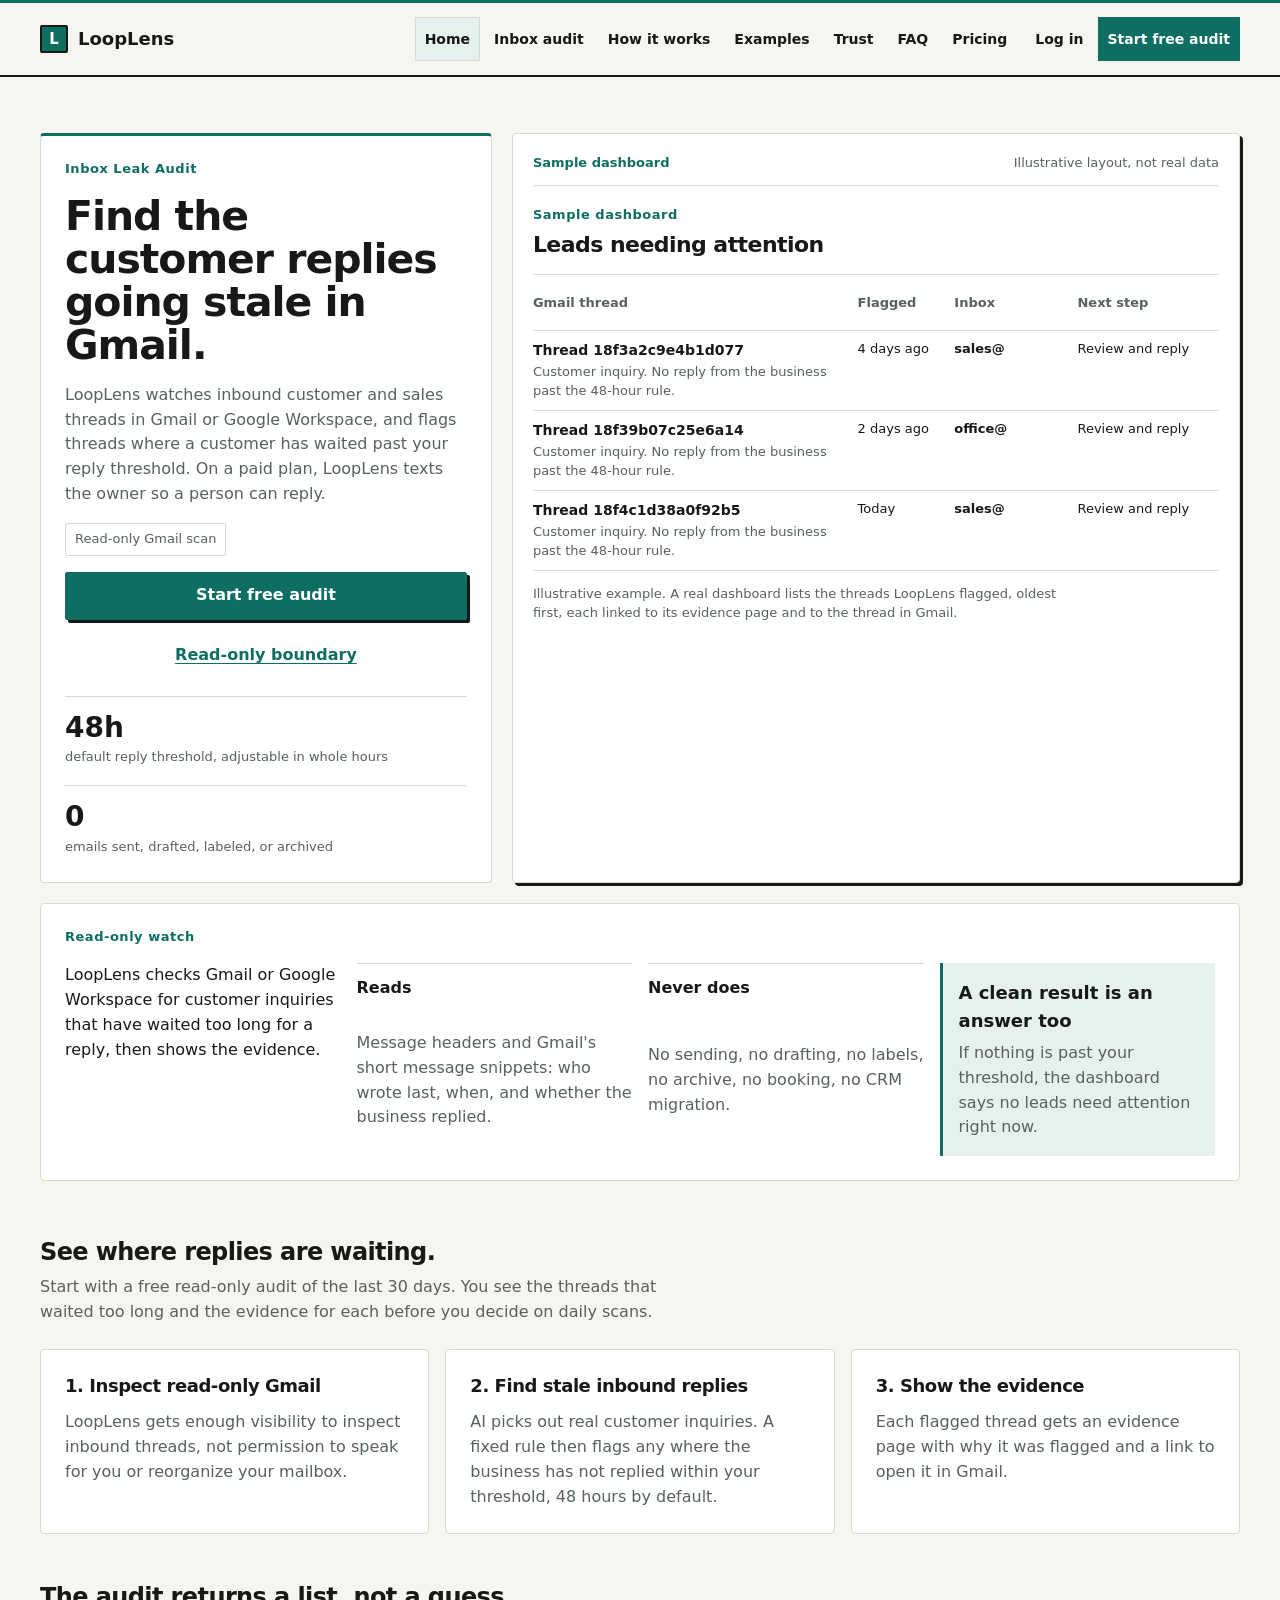
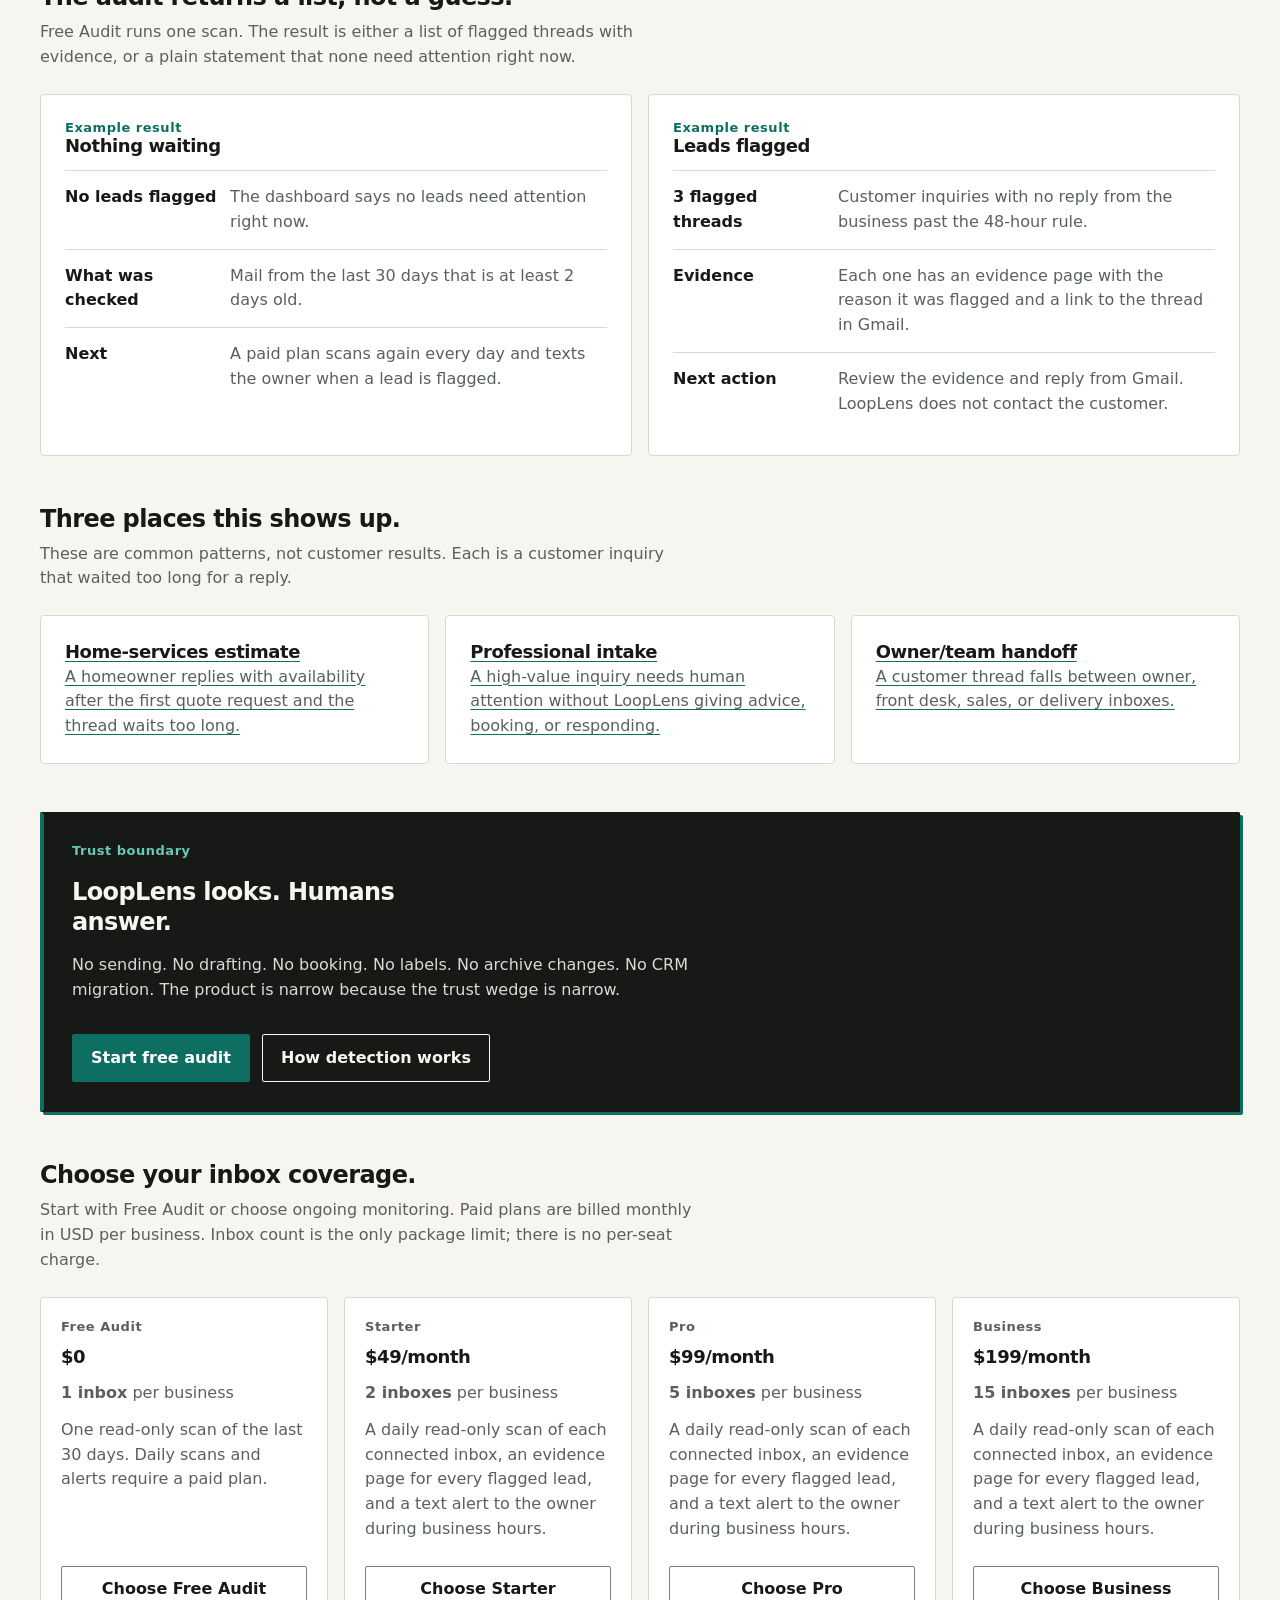
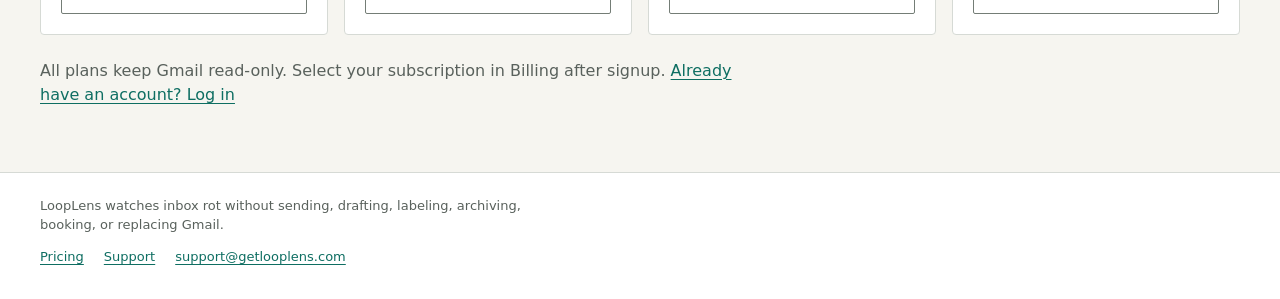
==== commit cb3149a7: "Support and site copy: snippet wording, inbox removal does not revoke access (website 7015ea7) Co-Au" ====
--- a/index.html
+++ b/index.html
@@ -89,7 +89,7 @@
       <aside class="audit-scope">
         <p class="kicker">Read-only watch</p>
         <p>LoopLens checks Gmail or Google Workspace for customer inquiries that have waited too long for a reply, then shows the evidence.</p>
-        <div class="rule"><b>Reads</b><span>Message headers and Gmail's short previews: who wrote last, when, and whether the business replied.</span></div>
+        <div class="rule"><b>Reads</b><span>Message headers and Gmail's short message snippets: who wrote last, when, and whether the business replied.</span></div>
         <div class="rule"><b>Never does</b><span>No sending, no drafting, no labels, no archive, no booking, no CRM migration.</span></div>
         <div class="proof-note"><strong>A clean result is an answer too</strong><span>If nothing is past your threshold, the dashboard says no leads need attention right now.</span></div>
       </aside>
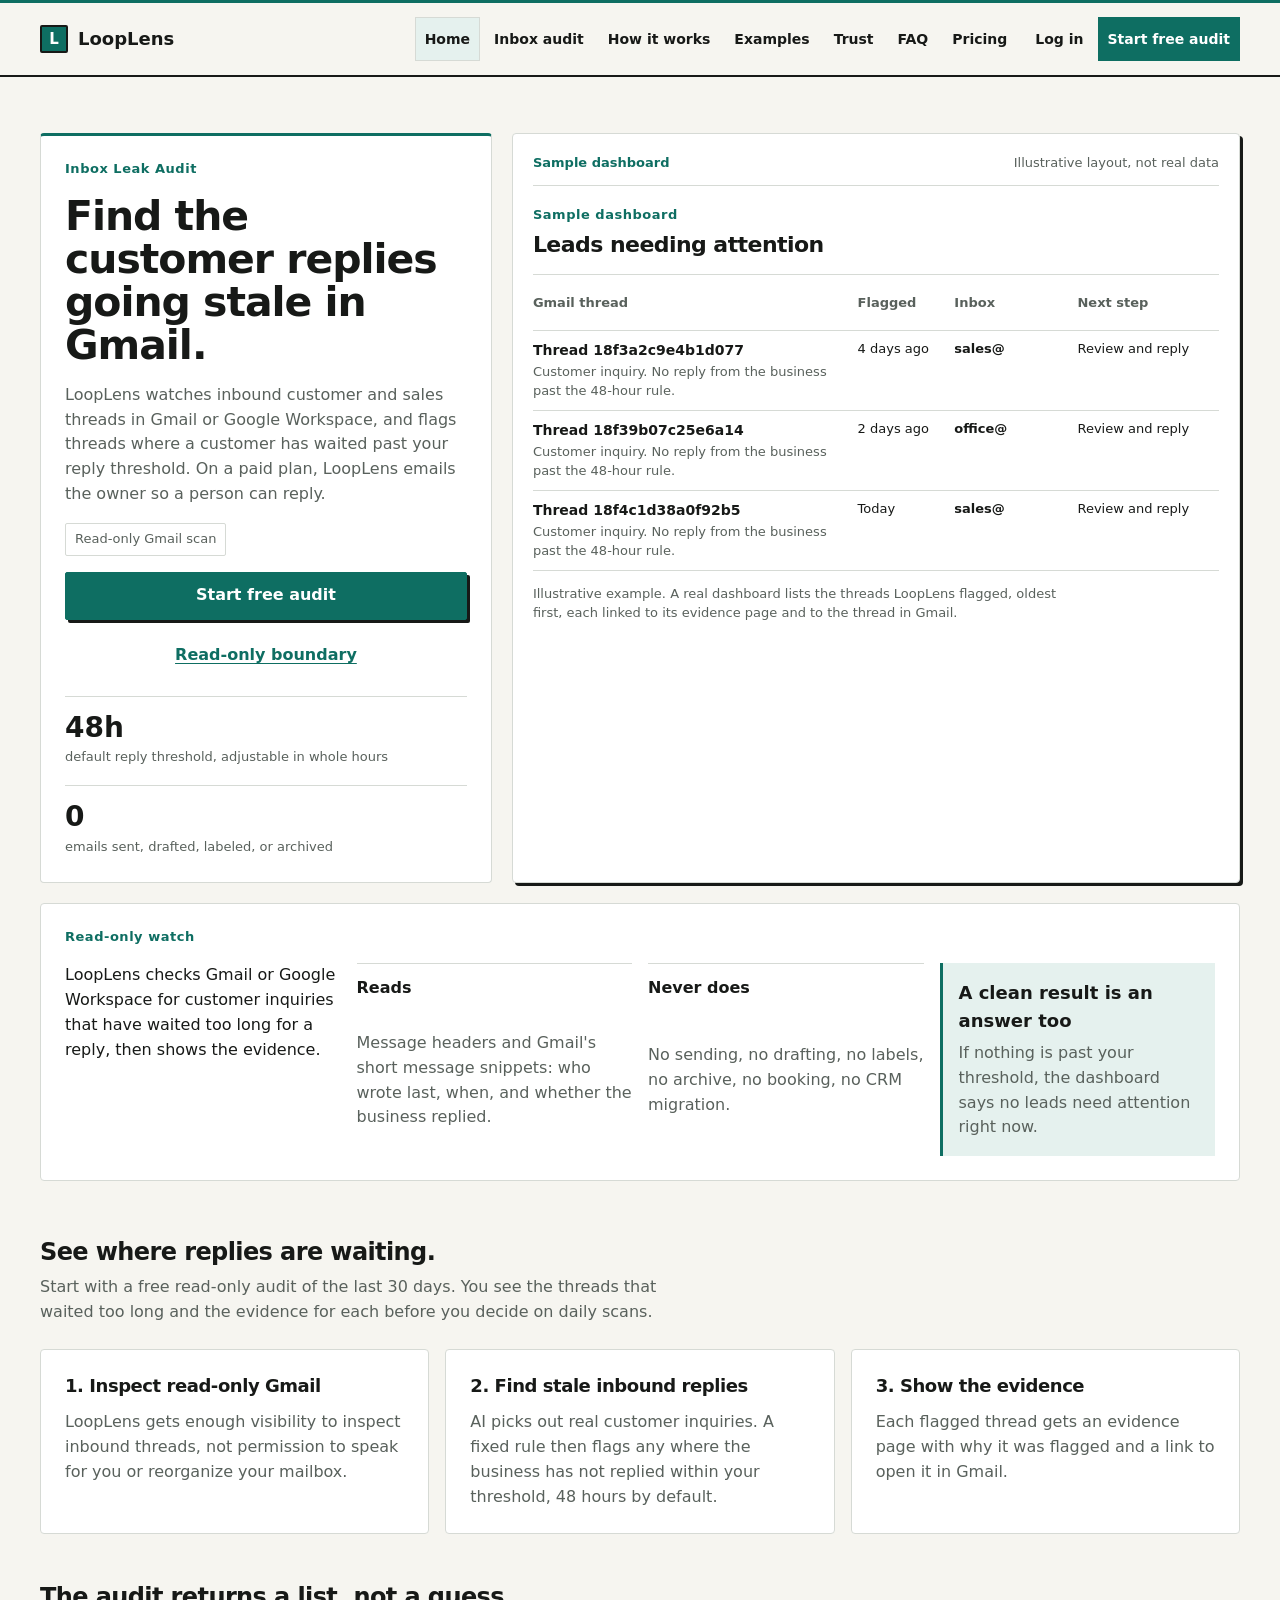
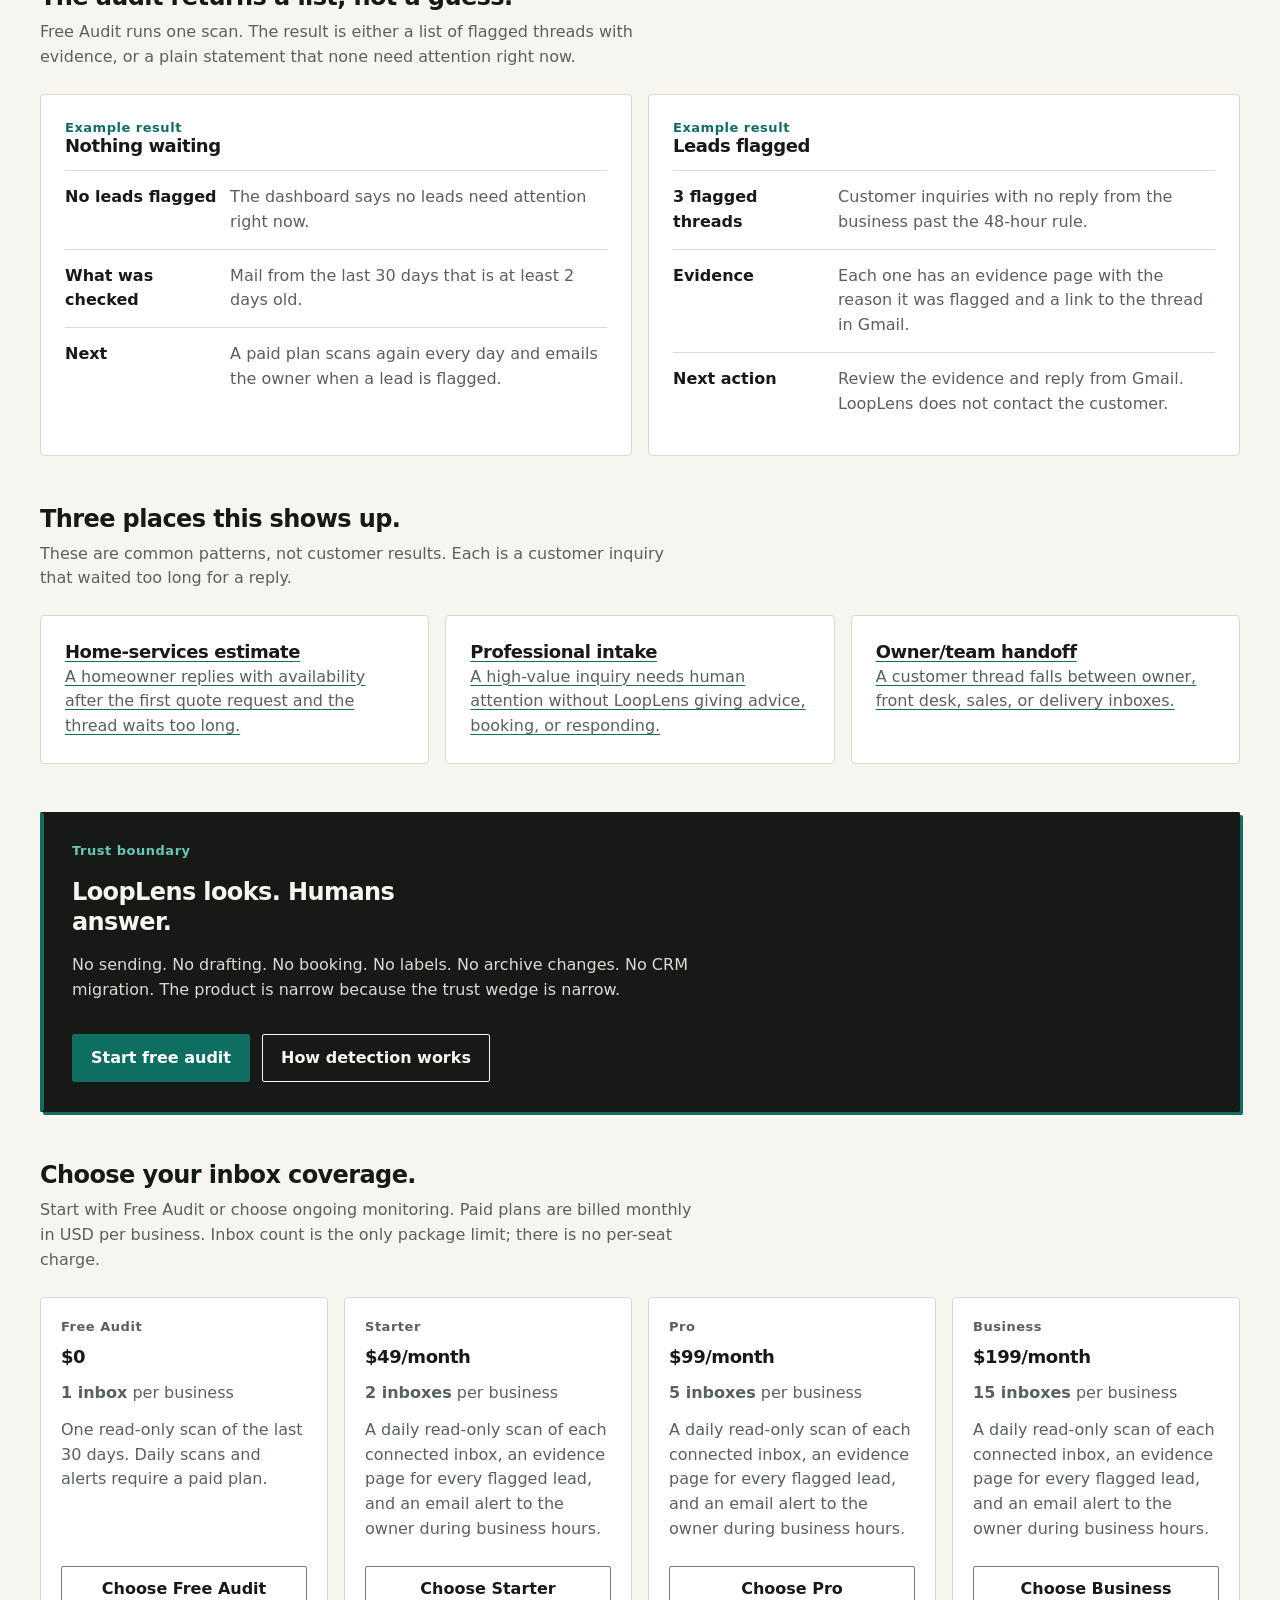
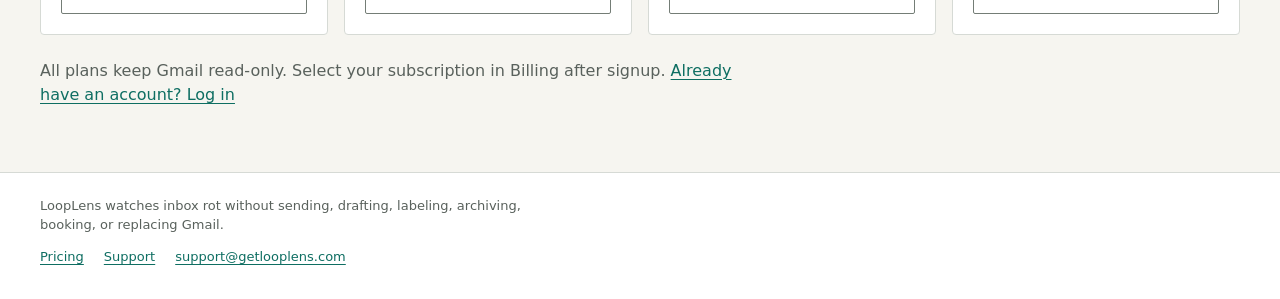
==== commit dcec3545: "Owner alerts by email; support data-request wording; narrower revoke wording Co-Authored-By: Claude " ====
--- a/index.html
+++ b/index.html
@@ -48,7 +48,7 @@
       <aside class="audit-summary">
         <p class="eyebrow">Inbox Leak Audit</p>
         <h1>Find the customer replies going stale in Gmail.</h1>
-        <p>LoopLens watches inbound customer and sales threads in Gmail or Google Workspace, and flags threads where a customer has waited past your reply threshold. On a paid plan, LoopLens texts the owner so a person can reply.</p>
+        <p>LoopLens watches inbound customer and sales threads in Gmail or Google Workspace, and flags threads where a customer has waited past your reply threshold. On a paid plan, LoopLens emails the owner so a person can reply.</p>
         <div class="stamp">Read-only Gmail scan</div>
         <div class="actions hero-actions">
           <a class="button primary hero-primary" data-app-path="/signup?plan=free_audit" href="https://app.getlooplens.com/signup?plan=free_audit">Start free audit</a>
@@ -120,7 +120,7 @@
           <div class="report-list">
             <div class="report-row"><strong>No leads flagged</strong><span>The dashboard says no leads need attention right now.</span></div>
             <div class="report-row"><strong>What was checked</strong><span>Mail from the last 30 days that is at least 2 days old.</span></div>
-            <div class="report-row"><strong>Next</strong><span>A paid plan scans again every day and texts the owner when a lead is flagged.</span></div>
+            <div class="report-row"><strong>Next</strong><span>A paid plan scans again every day and emails the owner when a lead is flagged.</span></div>
           </div>
         </article>
         <article class="report-card">
@@ -177,21 +177,21 @@
           <p class="label">Starter</p>
           <h3>$49/month</h3>
           <p><strong>2 inboxes</strong> per business</p>
-          <p>A daily read-only scan of each connected inbox, an evidence page for every flagged lead, and a text alert to the owner during business hours.</p>
+          <p>A daily read-only scan of each connected inbox, an evidence page for every flagged lead, and an email alert to the owner during business hours.</p>
           <div class="actions"><a class="button" data-app-path="/signup?plan=starter" href="https://app.getlooplens.com/signup?plan=starter">Choose Starter</a></div>
         </article>
         <article class="panel" data-plan="pro">
           <p class="label">Pro</p>
           <h3>$99/month</h3>
           <p><strong>5 inboxes</strong> per business</p>
-          <p>A daily read-only scan of each connected inbox, an evidence page for every flagged lead, and a text alert to the owner during business hours.</p>
+          <p>A daily read-only scan of each connected inbox, an evidence page for every flagged lead, and an email alert to the owner during business hours.</p>
           <div class="actions"><a class="button" data-app-path="/signup?plan=pro" href="https://app.getlooplens.com/signup?plan=pro">Choose Pro</a></div>
         </article>
         <article class="panel" data-plan="business">
           <p class="label">Business</p>
           <h3>$199/month</h3>
           <p><strong>15 inboxes</strong> per business</p>
-          <p>A daily read-only scan of each connected inbox, an evidence page for every flagged lead, and a text alert to the owner during business hours.</p>
+          <p>A daily read-only scan of each connected inbox, an evidence page for every flagged lead, and an email alert to the owner during business hours.</p>
           <div class="actions"><a class="button" data-app-path="/signup?plan=business" href="https://app.getlooplens.com/signup?plan=business">Choose Business</a></div>
         </article>
       </div>
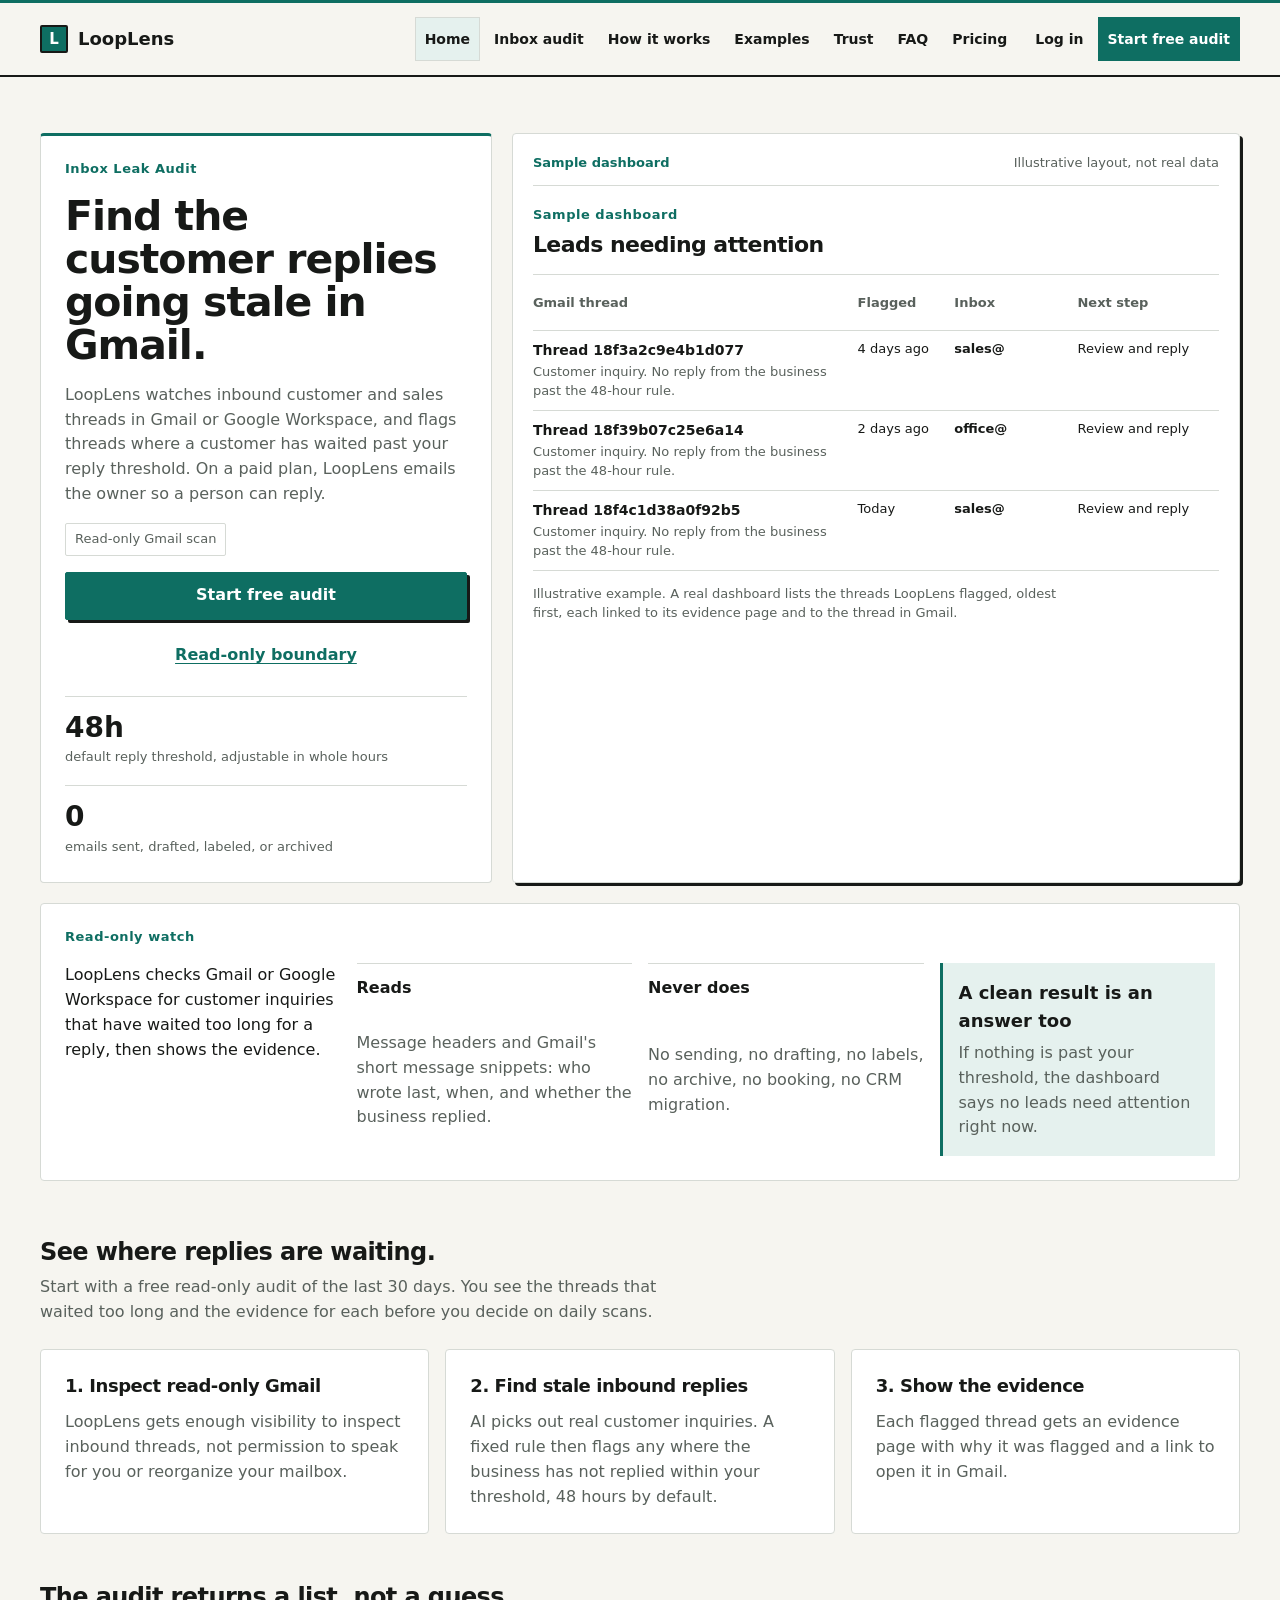
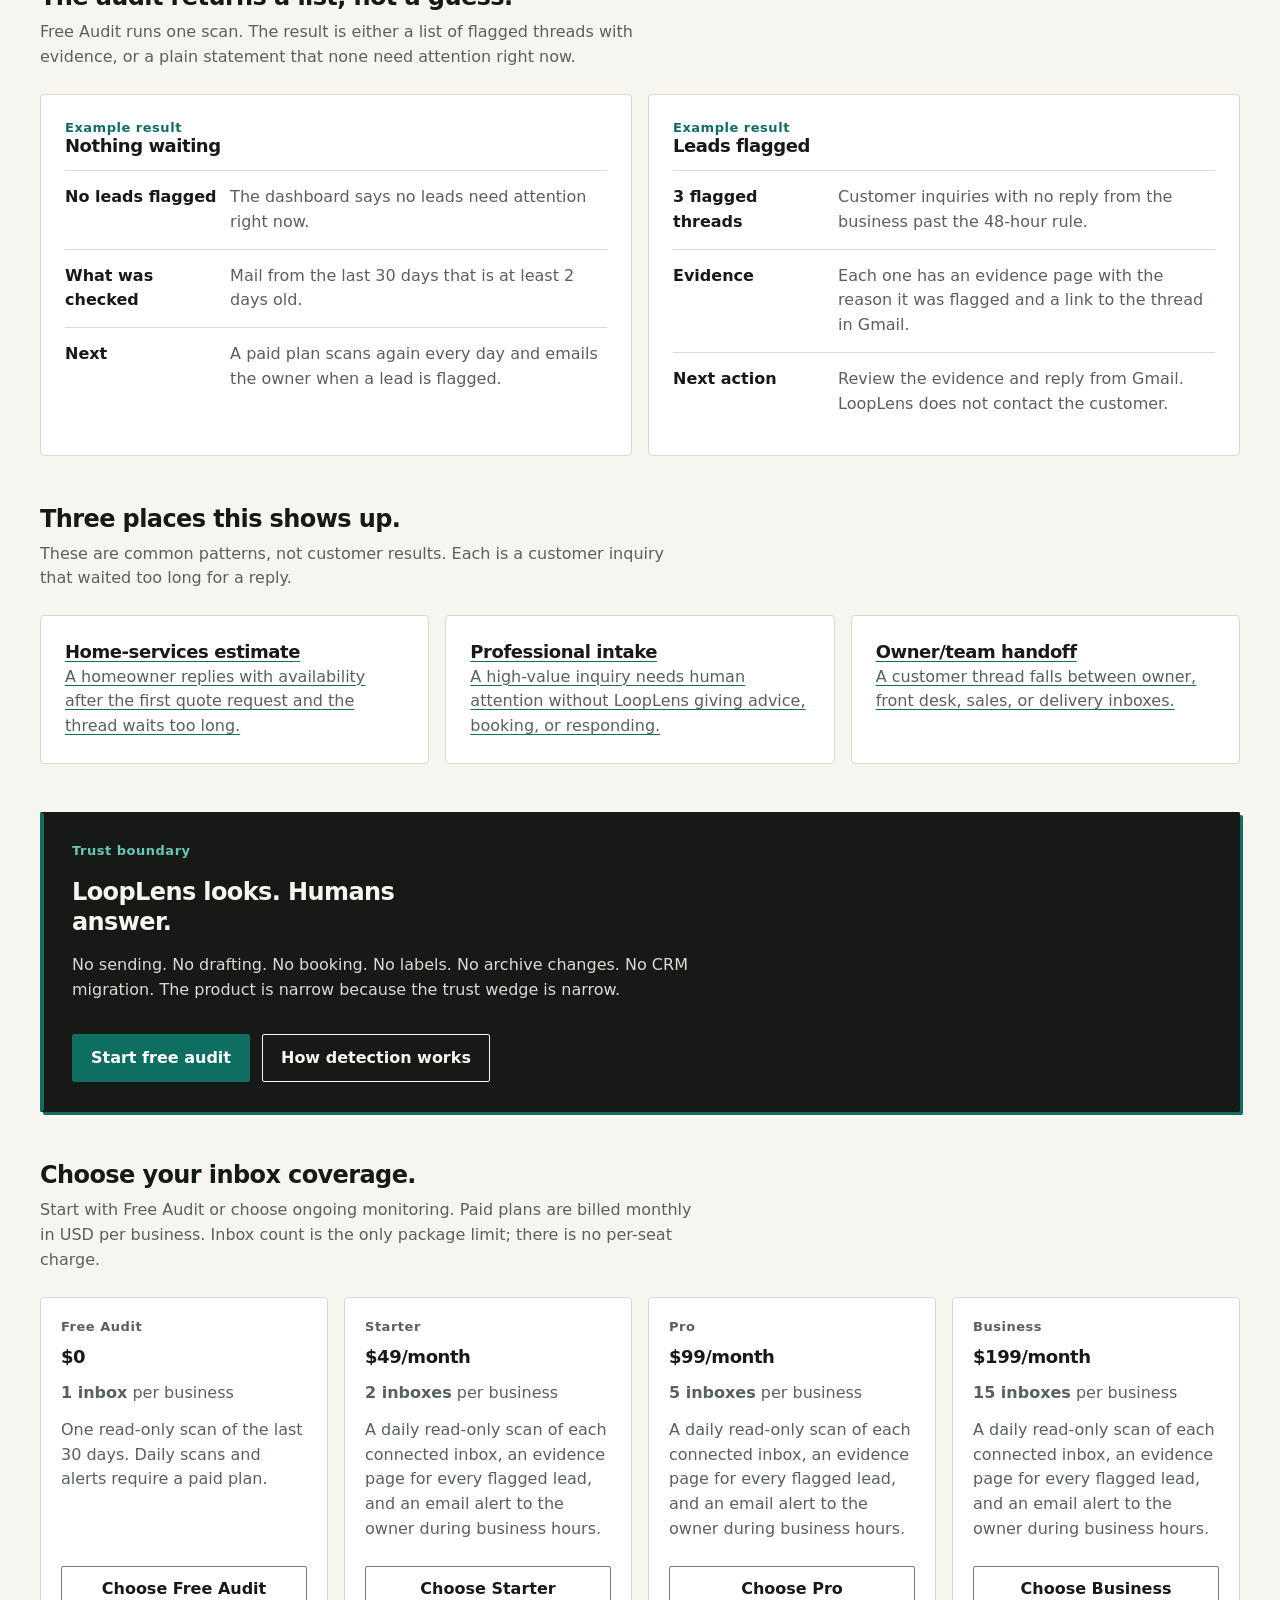
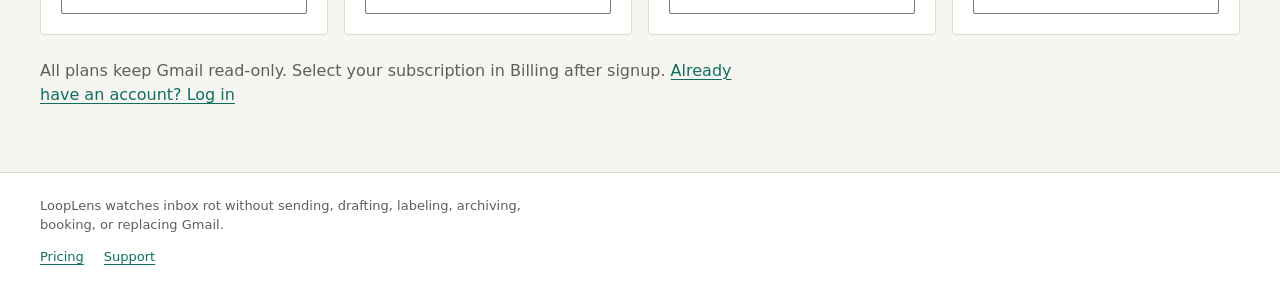
==== commit e1c7c007: "Support setup pending: remove support@ solicitations and footer mailto while the inbox bounces (dr_f" ====
--- a/index.html
+++ b/index.html
@@ -199,6 +199,6 @@
     </section>
   </main>
 
-  <footer class="footer"><div class="footer-inner"><p>LoopLens watches inbox rot without sending, drafting, labeling, archiving, booking, or replacing Gmail.</p><nav class="footer-nav" aria-label="Legal and support"><a href="pricing.html">Pricing</a><a href="support.html">Support</a><a href="mailto:support@getlooplens.com">support@getlooplens.com</a></nav></div></footer>
+  <footer class="footer"><div class="footer-inner"><p>LoopLens watches inbox rot without sending, drafting, labeling, archiving, booking, or replacing Gmail.</p><nav class="footer-nav" aria-label="Legal and support"><a href="pricing.html">Pricing</a><a href="support.html">Support</a></nav></div></footer>
 </body>
 </html>
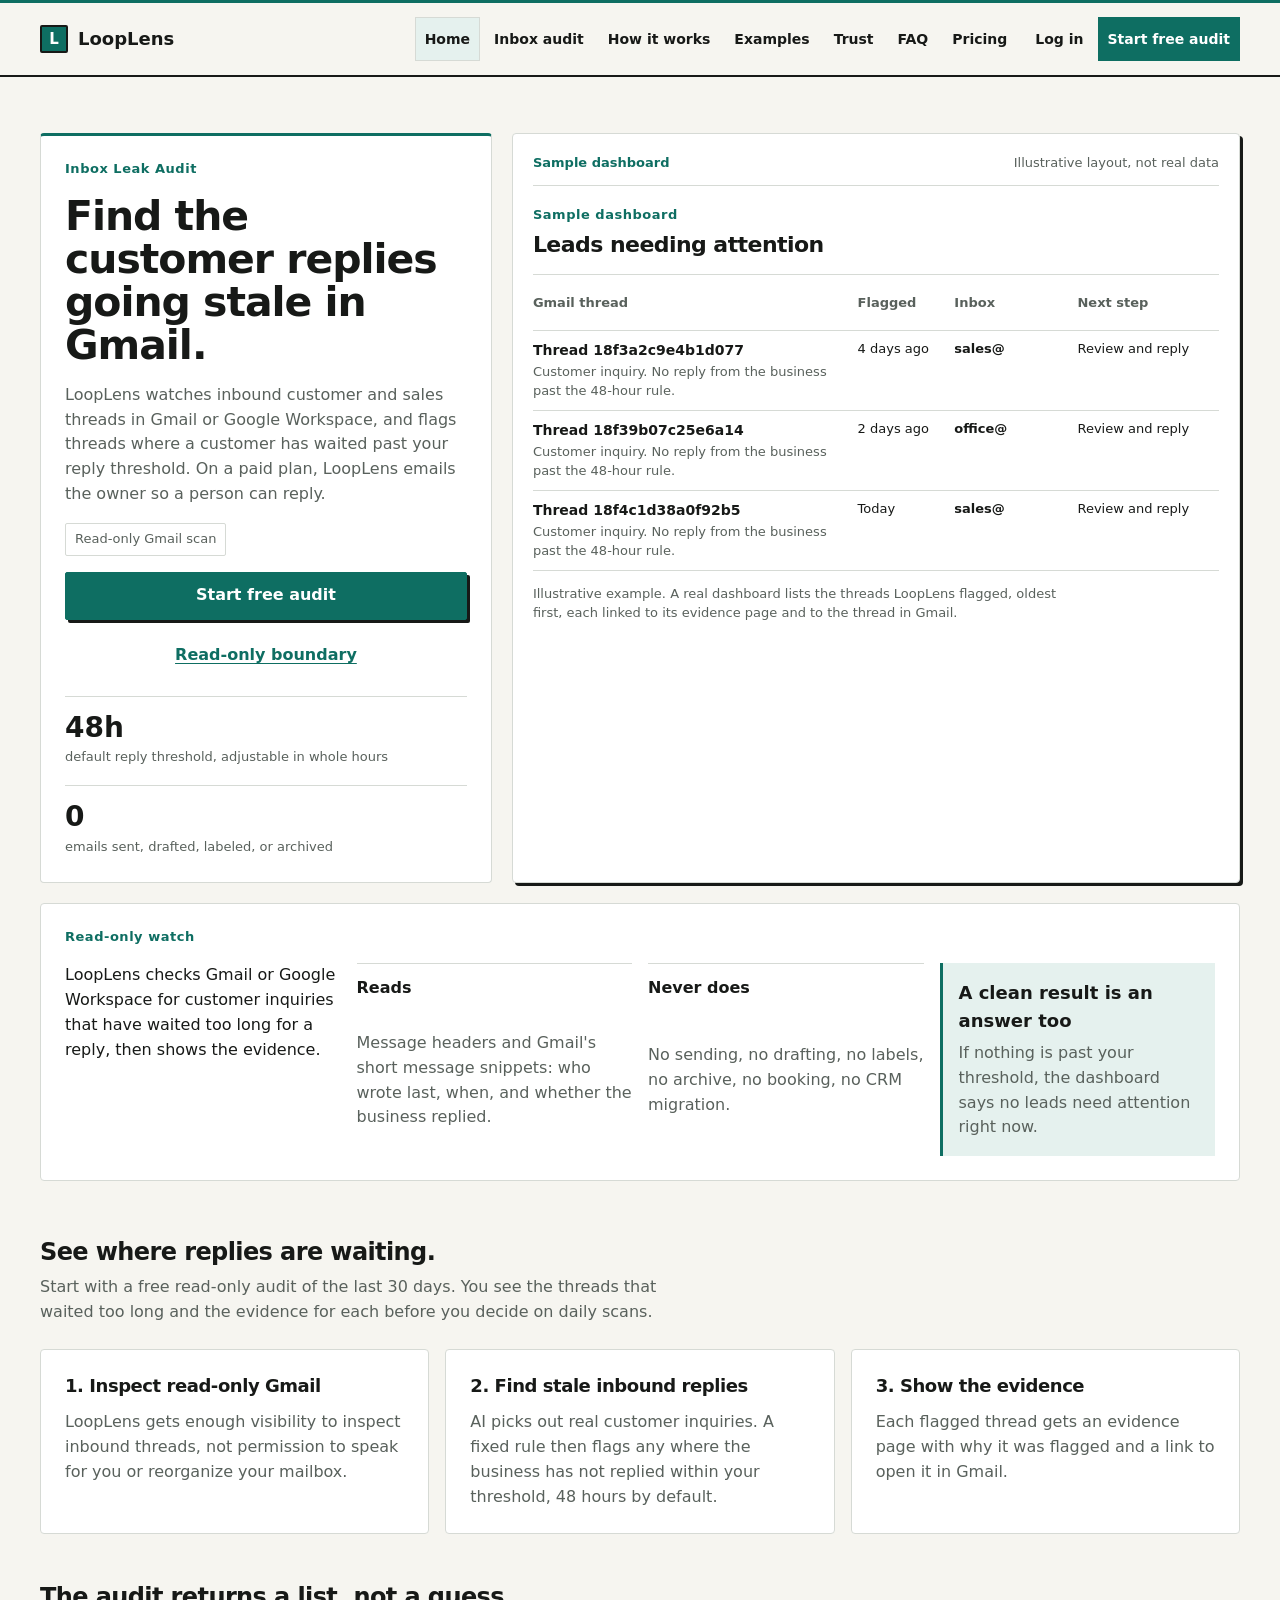
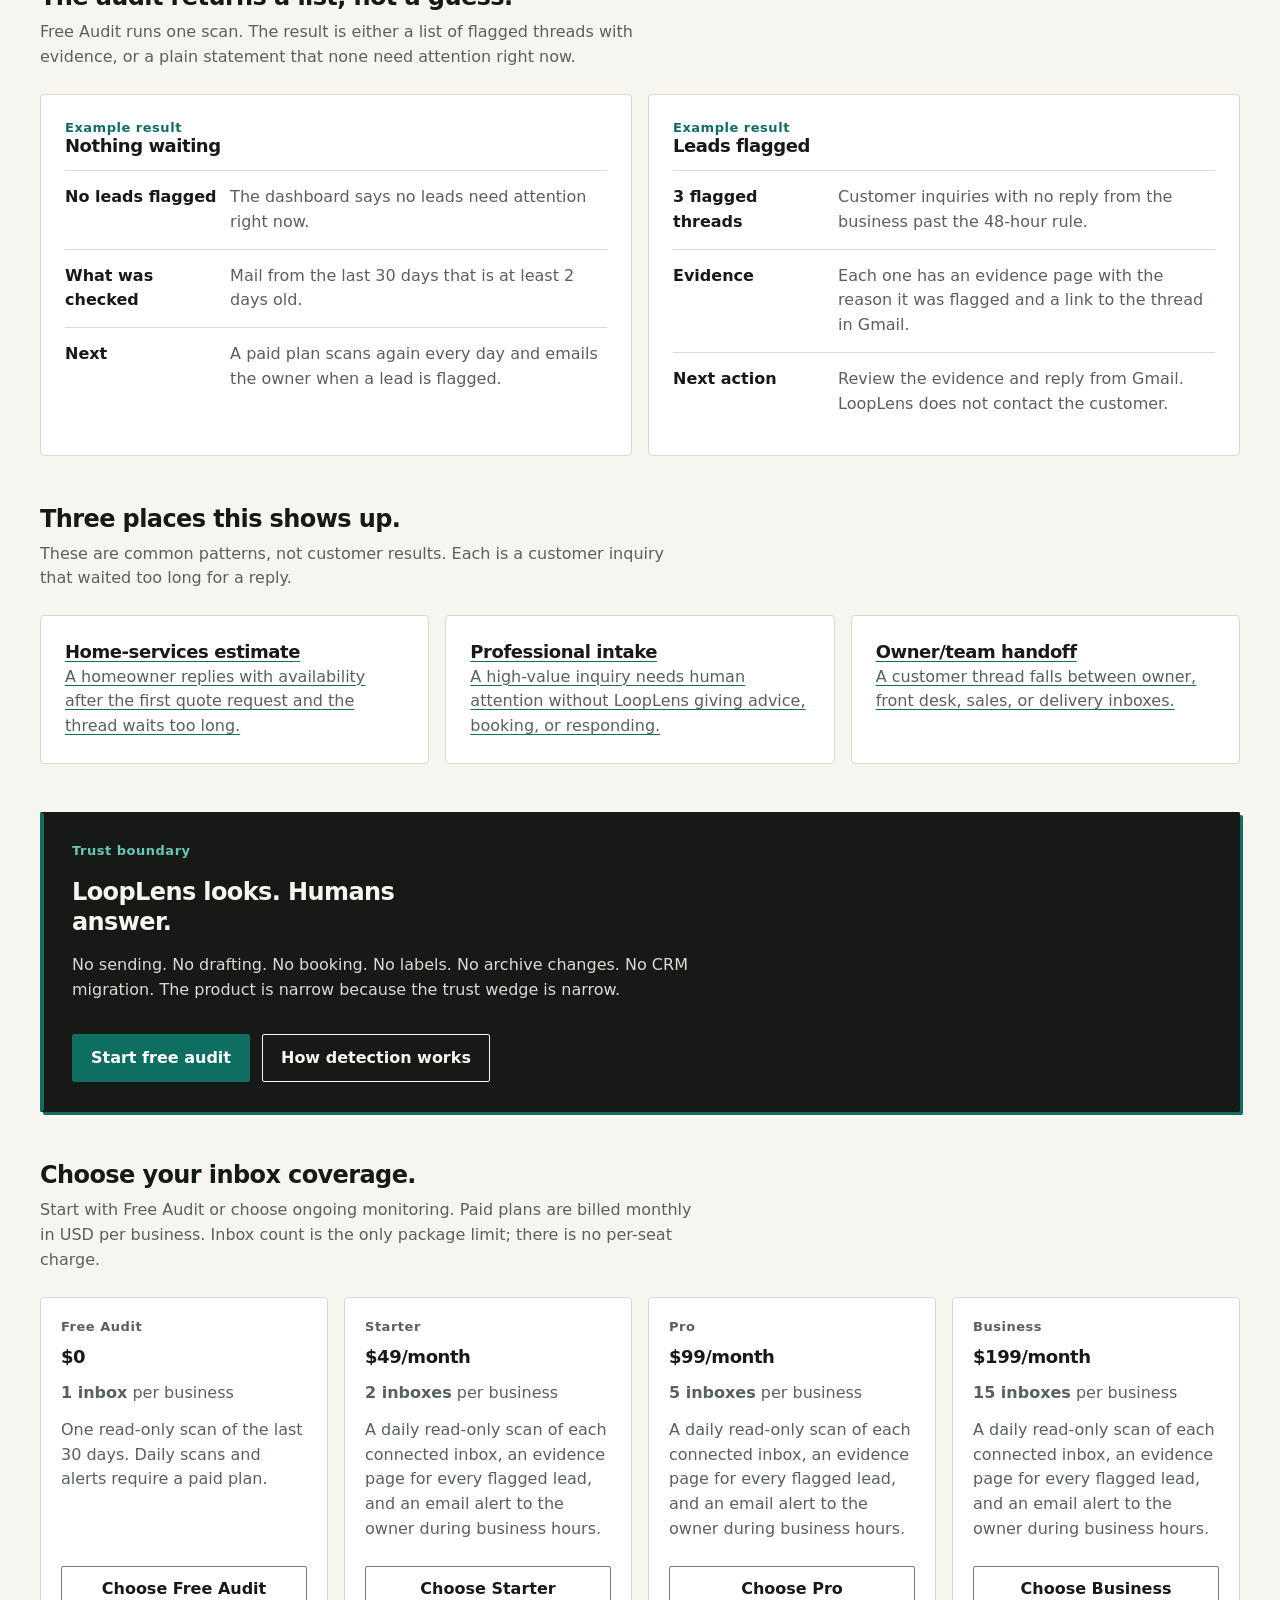
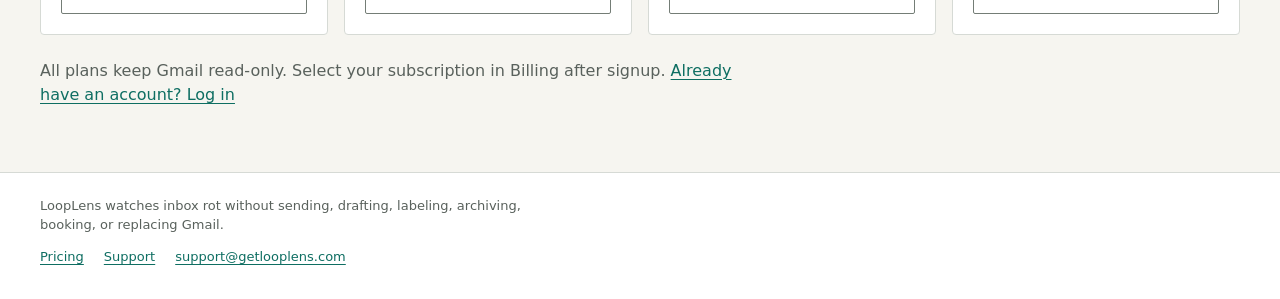
==== commit 722d9d23: "Support: restore support@ contact line and footer link per PO; keep no-Gmail-to-TypeSafe line and no" ====
--- a/index.html
+++ b/index.html
@@ -199,6 +199,6 @@
     </section>
   </main>
 
-  <footer class="footer"><div class="footer-inner"><p>LoopLens watches inbox rot without sending, drafting, labeling, archiving, booking, or replacing Gmail.</p><nav class="footer-nav" aria-label="Legal and support"><a href="pricing.html">Pricing</a><a href="support.html">Support</a></nav></div></footer>
+  <footer class="footer"><div class="footer-inner"><p>LoopLens watches inbox rot without sending, drafting, labeling, archiving, booking, or replacing Gmail.</p><nav class="footer-nav" aria-label="Legal and support"><a href="pricing.html">Pricing</a><a href="support.html">Support</a><a href="mailto:support@getlooplens.com">support@getlooplens.com</a></nav></div></footer>
 </body>
 </html>
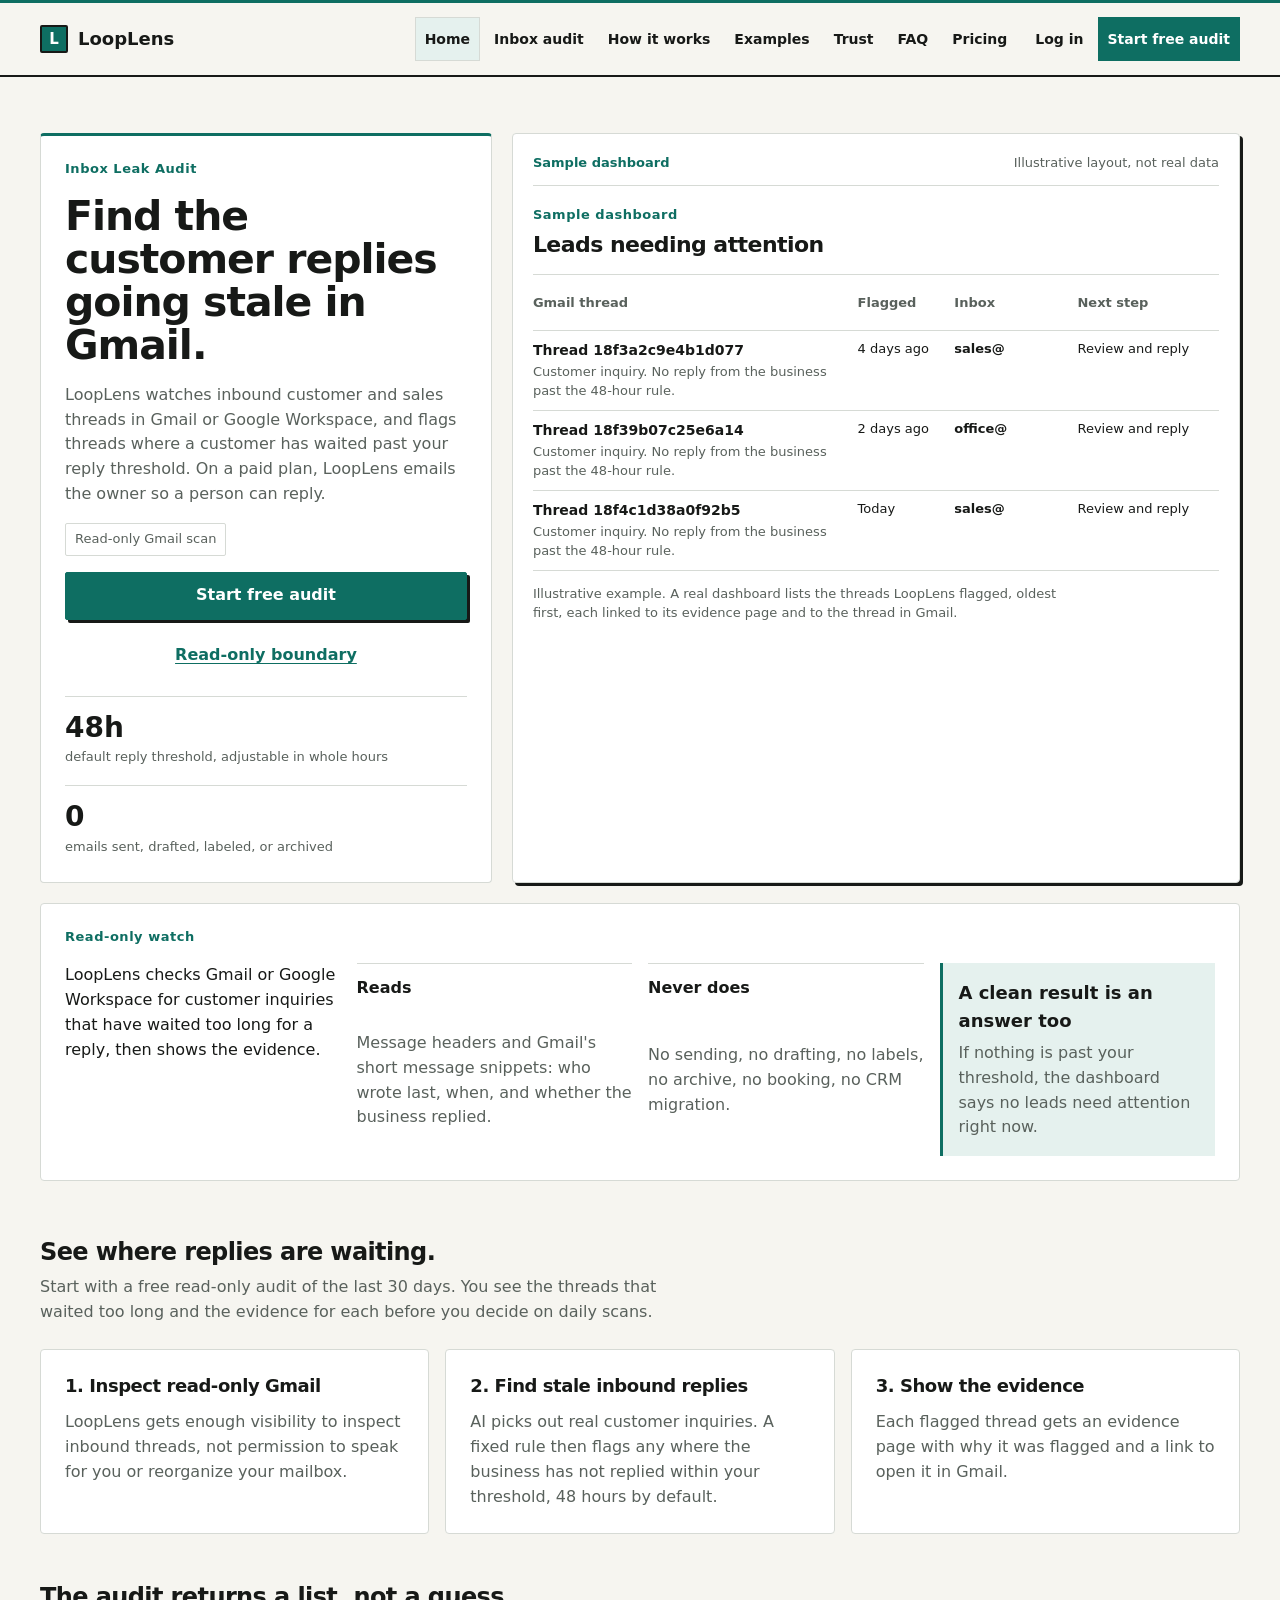
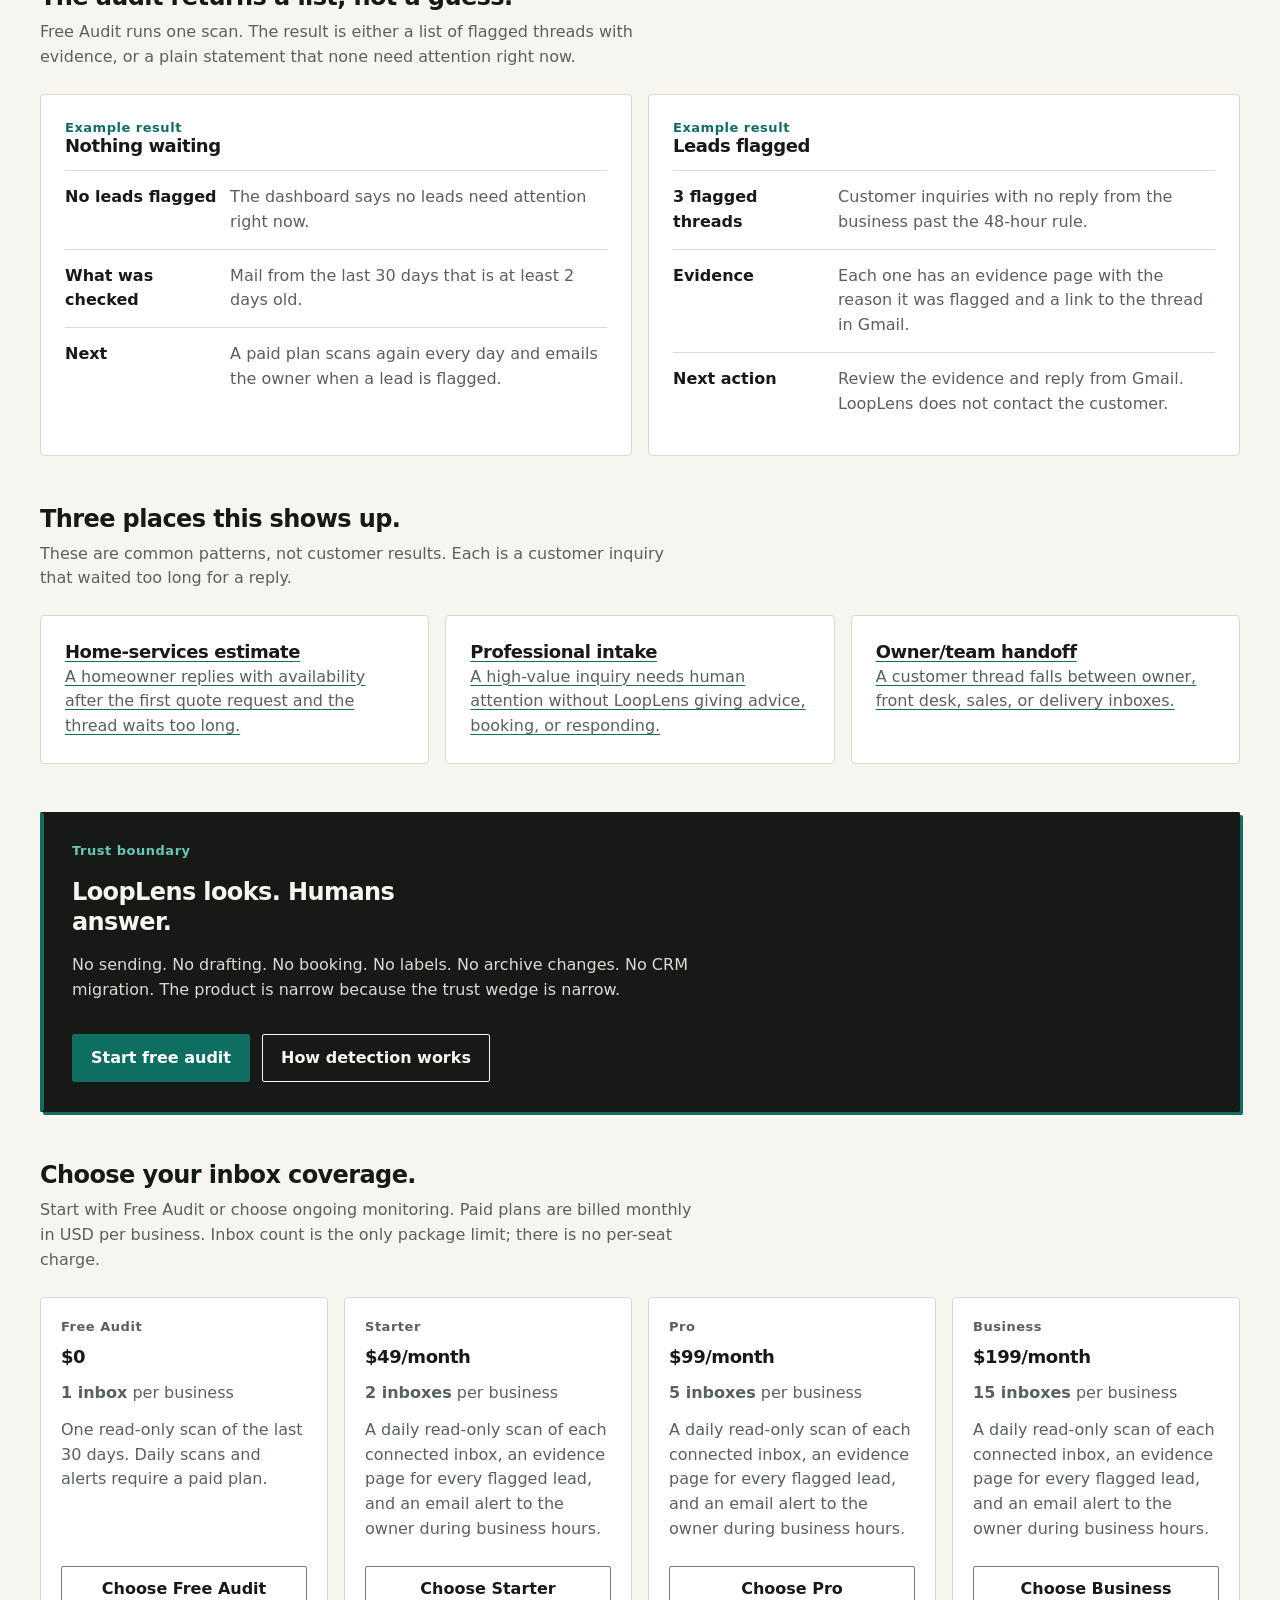
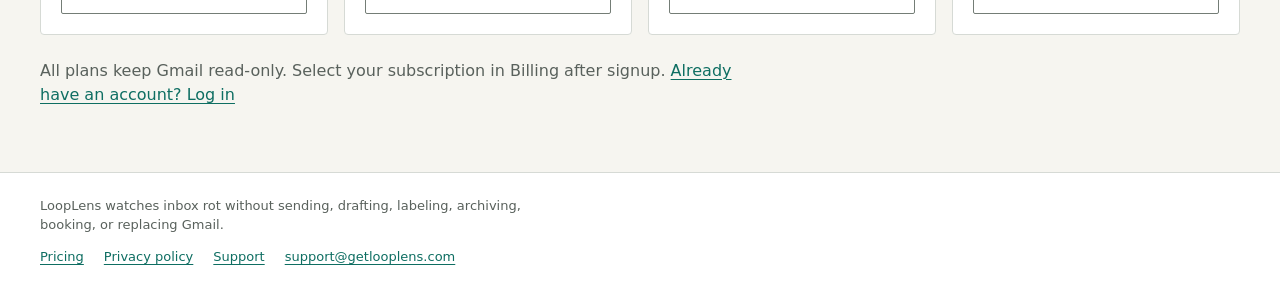
==== commit 62a98072: "Link privacy policy from homepage; drop pre-launch TypeSafe sentence Add a Privacy policy link to th" ====
--- a/index.html
+++ b/index.html
@@ -199,6 +199,6 @@
     </section>
   </main>
 
-  <footer class="footer"><div class="footer-inner"><p>LoopLens watches inbox rot without sending, drafting, labeling, archiving, booking, or replacing Gmail.</p><nav class="footer-nav" aria-label="Legal and support"><a href="pricing.html">Pricing</a><a href="support.html">Support</a><a href="mailto:support@getlooplens.com">support@getlooplens.com</a></nav></div></footer>
+  <footer class="footer"><div class="footer-inner"><p>LoopLens watches inbox rot without sending, drafting, labeling, archiving, booking, or replacing Gmail.</p><nav class="footer-nav" aria-label="Legal and support"><a href="pricing.html">Pricing</a><a href="privacy.html">Privacy policy</a><a href="support">Support</a><a href="mailto:support@getlooplens.com">support@getlooplens.com</a></nav></div></footer>
 </body>
 </html>
